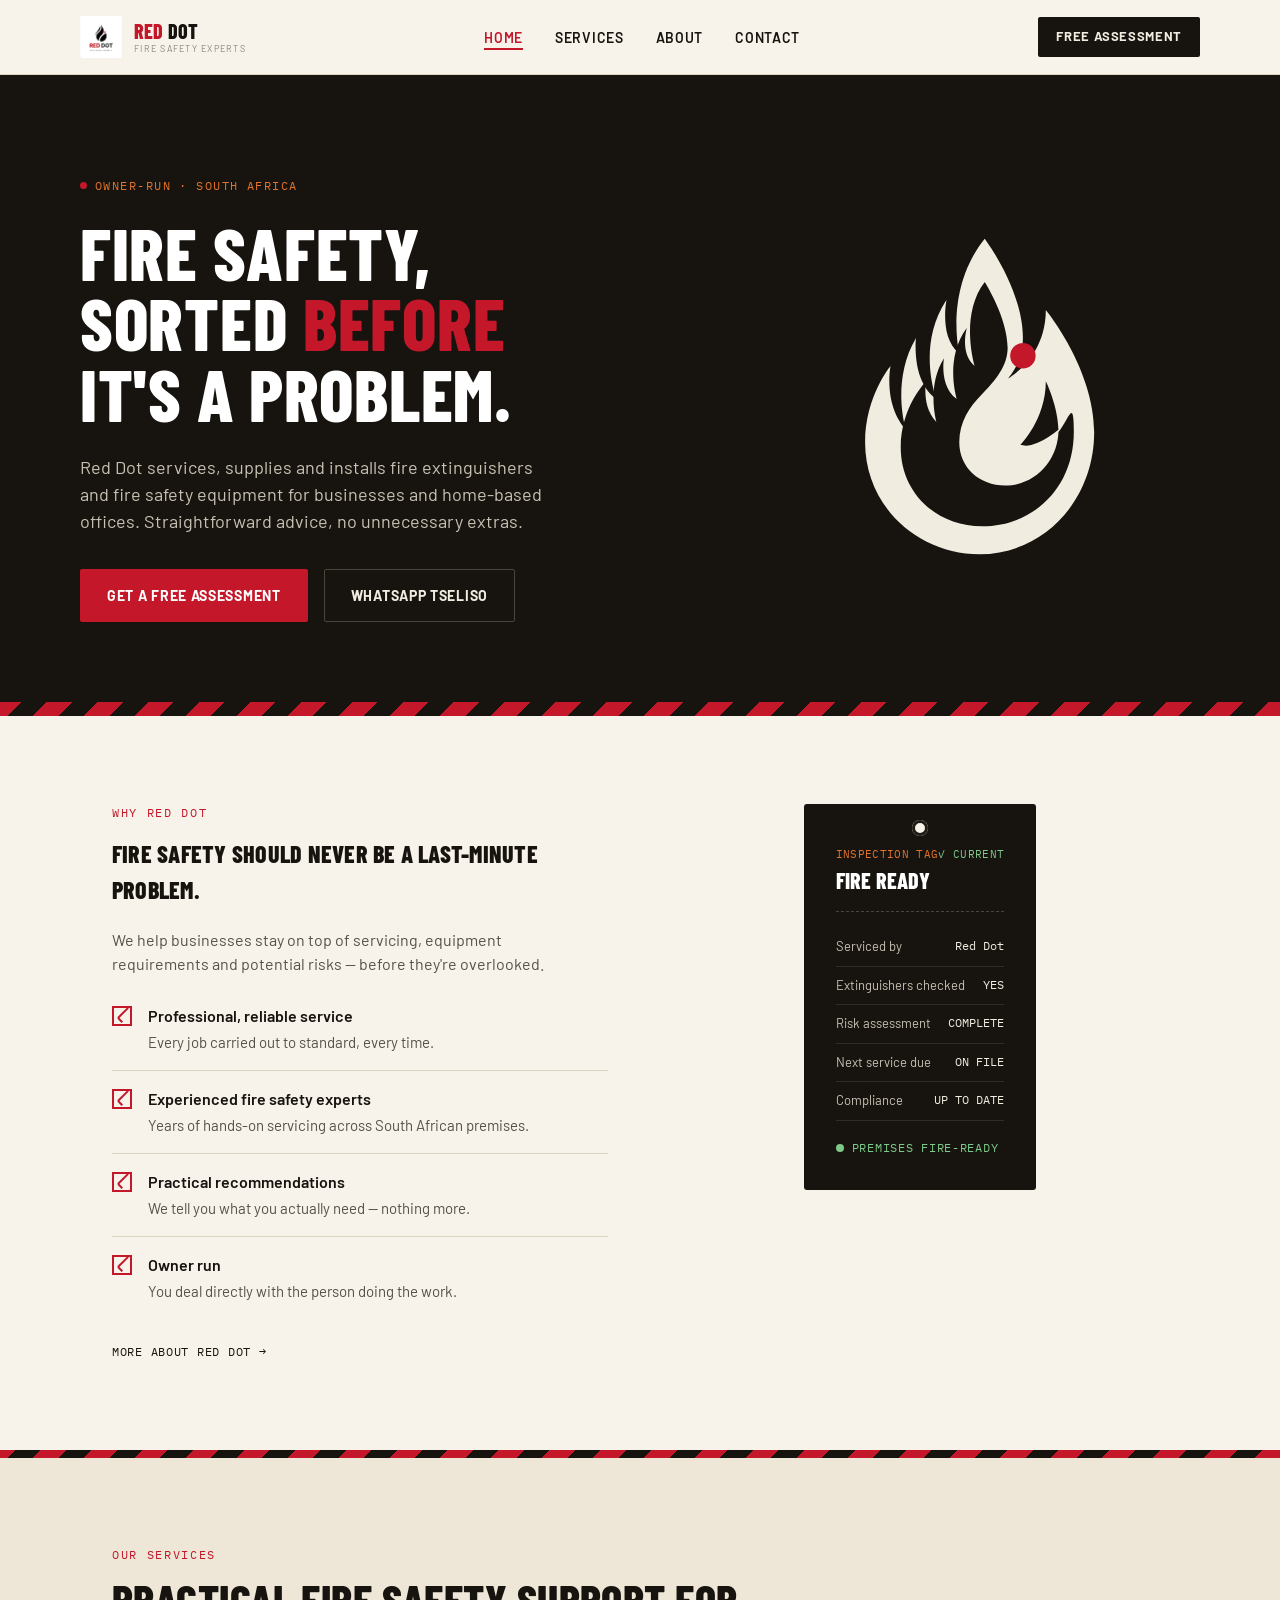
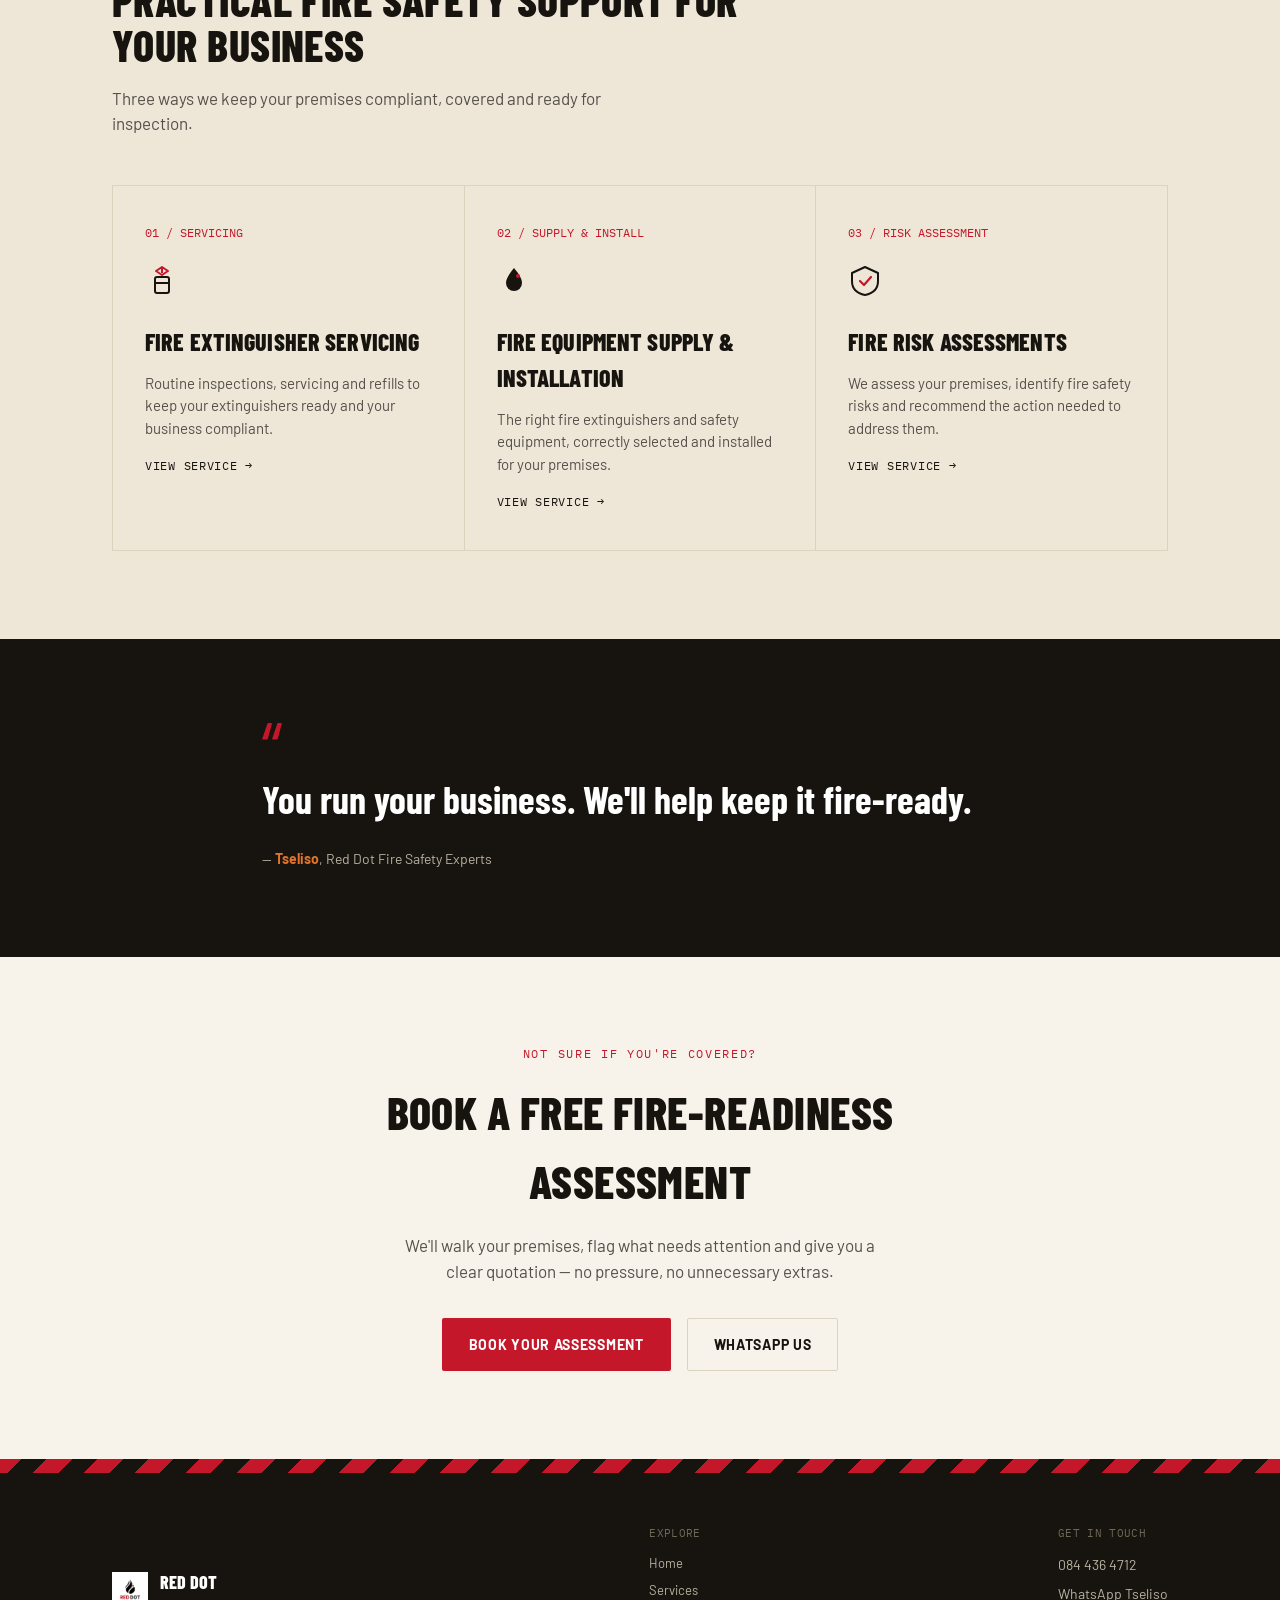
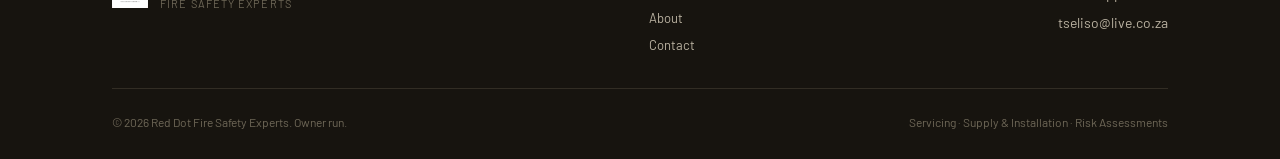
==== index.html @ 3ea18619 "Add project files." ====
<!DOCTYPE html>
<html lang="en">
<head>
<meta charset="UTF-8">
<meta name="viewport" content="width=device-width, initial-scale=1.0">
<title>Red Dot Fire Safety Experts — Keeping businesses fire-ready</title>
<meta name="description" content="Red Dot services, supplies and installs fire extinguishers and fire safety equipment for businesses across South Africa. Owner-run, no unnecessary extras.">
<link rel="preconnect" href="https://fonts.googleapis.com">
<link rel="preconnect" href="https://fonts.gstatic.com" crossorigin>
<link href="https://fonts.googleapis.com/css2?family=Barlow+Condensed:wght@600;700;800&family=Barlow:wght@400;500;600&family=IBM+Plex+Mono:wght@500;600&display=swap" rel="stylesheet">
<link rel="stylesheet" href="assets/style.css">
</head>
<body>
<header>
  <div class="wrap nav-row">
    <a href="index.html" class="brand">
      <img src="assets/logo.png" alt="Red Dot Fire Safety Experts logo">
      <div class="brand-name">
        <span class="lockup"><span class="red">Red</span> <span class="ink">Dot</span></span>
        <span class="tag">Fire Safety Experts</span>
      </div>
    </a>
    <nav class="desktop-nav">
      <ul>
        <li><a href="index.html" class="active">Home</a></li>
        <li><a href="services/index.html">Services</a></li>
        <li><a href="about.html">About</a></li>
        <li><a href="contact.html">Contact</a></li>
      </ul>
    </nav>
    <a href="contact.html" class="nav-cta desktop-only">Free assessment</a>
    <button class="nav-toggle" id="navToggle" aria-label="Open menu">
      <span></span><span></span><span></span>
    </button>
  </div>
</header>

<div class="mobile-panel" id="mobilePanel">
  <div class="close-row"><button class="close-btn" id="navClose" aria-label="Close menu">&times;</button></div>
  <ul>
    <li><a href="index.html" class="active">Home</a></li>
    <li><a href="services/index.html">Services</a></li>
    <li><a href="about.html">About</a></li>
    <li><a href="contact.html">Contact</a></li>
  </ul>
  <a href="contact.html" class="btn btn-primary mp-cta">Free assessment</a>
</div>
<main>

<section class="hero" style="padding:0;">
  <div class="wrap hero-inner">
    <div>
      <span class="eyebrow"><span class="dot-mark"></span>Owner-run &middot; South Africa</span>
      <h1>Fire safety,<br>sorted <span class="accent">before</span><br>it's a problem.</h1>
      <p class="lead">Red Dot services, supplies and installs fire extinguishers and fire safety equipment for businesses and home-based offices. Straightforward advice, no unnecessary extras.</p>
      <div class="btn-row">
        <a href="contact.html" class="btn btn-primary">Get a free assessment</a>
        <a href="https://wa.me/27844364712" class="btn btn-ghost-dark" target="_blank" rel="noopener">WhatsApp Tseliso</a>
      </div>
    </div>
    <div class="flame-stage">
      <svg viewBox="0 0 220 260" fill="none" xmlns="http://www.w3.org/2000/svg">
        <path d="M120 6C120 6 150 46 150 84C150 104 138 116 138 116C138 116 168 100 168 62C168 62 206 108 206 158C206 213 165 254 116 254C67 254 26 216 26 166C26 130 46 106 46 106C46 106 40 136 58 156C58 156 46 118 66 84C66 84 62 118 82 132C82 132 66 90 90 54C90 54 84 84 100 96C100 96 88 46 120 6Z" fill="#F1ECE0"/>
        <path d="M120 40C120 40 138 68 138 92C138 106 128 118 118 128C108 138 100 150 100 166C100 186 116 200 136 200C160 200 178 180 178 156C178 156 160 172 148 168C148 168 168 148 168 118C168 118 178 138 178 158C186 148 190 130 190 158C190 202 158 232 118 232C82 232 54 206 54 170C54 138 74 118 74 118C74 118 70 138 82 150C82 150 74 122 88 100C88 100 84 122 98 132C98 132 88 100 106 76C106 76 100 96 112 106C112 106 100 66 120 40Z" fill="#17140F"/>
        <circle cx="150" cy="98" r="10" fill="#C4172A"/>
      </svg>
    </div>
  </div>
  <div class="hazard"></div>
</section>

<section class="why" id="why">
  <div class="wrap why-grid">
    <div class="reveal">
      <span class="kicker">Why Red Dot</span>
      <h2 class="section-head" style="margin-bottom:20px;">Fire safety should never be a last-minute problem.</h2>
      <p style="font-size:16px; color:var(--ash); max-width:440px; margin-bottom:8px;">We help businesses stay on top of servicing, equipment requirements and potential risks &mdash; before they're overlooked.</p>
      <ul class="checklist" style="margin-top:28px;">
        <li><div class="box"></div><div><strong>Professional, reliable service</strong><span>Every job carried out to standard, every time.</span></div></li>
        <li><div class="box"></div><div><strong>Experienced fire safety experts</strong><span>Years of hands-on servicing across South African premises.</span></div></li>
        <li><div class="box"></div><div><strong>Practical recommendations</strong><span>We tell you what you actually need &mdash; nothing more.</span></div></li>
        <li><div class="box"></div><div><strong>Owner run</strong><span>You deal directly with the person doing the work.</span></div></li>
      </ul>
      <a href="about.html" class="svc-more" style="margin-top:24px;">More about Red Dot &rarr;</a>
    </div>
    <div class="reveal" style="display:flex; justify-content:center;">
      <div class="tag-card">
        <div class="tag-head">
          <div><span class="mono">INSPECTION TAG</span><h3>Fire Ready</h3></div>
          <span class="mono" style="color:#7CC98A;">&#10003; CURRENT</span>
        </div>
        <div class="tag-rows">
          <div><span>Serviced by</span><span>Red Dot</span></div>
          <div><span>Extinguishers checked</span><span>YES</span></div>
          <div><span>Risk assessment</span><span>COMPLETE</span></div>
          <div><span>Next service due</span><span>ON FILE</span></div>
          <div><span>Compliance</span><span>UP TO DATE</span></div>
        </div>
        <div class="tag-status"><span class="pip"></span>PREMISES FIRE-READY</div>
      </div>
    </div>
  </div>
</section>

<div class="hazard thin"></div>

<section class="services" id="services">
  <div class="wrap">
    <div class="section-head reveal">
      <span class="kicker">Our services</span>
      <h2>Practical fire safety support for your business</h2>
      <p>Three ways we keep your premises compliant, covered and ready for inspection.</p>
    </div>
    <div class="svc-grid reveal">
      <a href="services/servicing.html" class="svc-card">
        <span class="svc-num">01 / SERVICING</span>
        <svg class="svc-icon" viewBox="0 0 34 34" fill="none"><path d="M17 3v6M17 3l6 4-6 4-6-4 6-4Z" stroke="#C4172A" stroke-width="2" stroke-linejoin="round"/><rect x="10" y="13" width="14" height="16" rx="2" stroke="#17140F" stroke-width="2"/><path d="M10 19h14" stroke="#17140F" stroke-width="2"/></svg>
        <h3>Fire extinguisher servicing</h3>
        <p>Routine inspections, servicing and refills to keep your extinguishers ready and your business compliant.</p>
        <span class="svc-more">View service &rarr;</span>
      </a>
      <a href="services/supply-install.html" class="svc-card">
        <span class="svc-num">02 / SUPPLY &amp; INSTALL</span>
        <svg class="svc-icon" viewBox="0 0 34 34" fill="none"><path d="M17 4C12 10 9 15 9 19a8 8 0 0 0 16 0c0-4-3-9-8-15Z" fill="#17140F"/><circle cx="21" cy="12" r="2" fill="#C4172A"/></svg>
        <h3>Fire equipment supply &amp; installation</h3>
        <p>The right fire extinguishers and safety equipment, correctly selected and installed for your premises.</p>
        <span class="svc-more">View service &rarr;</span>
      </a>
      <a href="services/risk-assessment.html" class="svc-card">
        <span class="svc-num">03 / RISK ASSESSMENT</span>
        <svg class="svc-icon" viewBox="0 0 34 34" fill="none"><path d="M17 3 30 9v8c0 8-5.5 12.5-13 14C9.5 29.5 4 25 4 17V9l13-6Z" stroke="#17140F" stroke-width="2" stroke-linejoin="round"/><path d="M12 17l4 4 7-8" stroke="#C4172A" stroke-width="2.2" stroke-linecap="round" stroke-linejoin="round"/></svg>
        <h3>Fire risk assessments</h3>
        <p>We assess your premises, identify fire safety risks and recommend the action needed to address them.</p>
        <span class="svc-more">View service &rarr;</span>
      </a>
    </div>
  </div>
</section>

<section class="quote-band reveal">
  <div class="wrap">
    <span class="quote-mark">&ldquo;</span>
    <blockquote>You run your business. We'll help keep it fire-ready.</blockquote>
    <p class="quote-cite">&mdash; <strong>Tseliso</strong>, Red Dot Fire Safety Experts</p>
  </div>
</section>

<section class="cta">
  <div class="wrap">
    <div class="cta-inner reveal">
      <span class="kicker">Not sure if you're covered?</span>
      <h2>Book a free fire-readiness assessment</h2>
      <p>We'll walk your premises, flag what needs attention and give you a clear quotation &mdash; no pressure, no unnecessary extras.</p>
      <div class="btn-row">
        <a href="contact.html" class="btn btn-primary">Book your assessment</a>
        <a href="https://wa.me/27844364712" class="btn btn-ghost-light" target="_blank" rel="noopener">WhatsApp us</a>
      </div>
    </div>
  </div>
</section>

</main>

<div class="hazard"></div>

<footer>
  <div class="wrap">
    <div class="foot-grid">
      <div class="foot-brand">
        <img src="assets/logo.png" alt="Red Dot logo">
        <div>
          <div class="foot-brand-name">Red Dot</div>
          <div style="font-size:11px; letter-spacing:0.1em; text-transform:uppercase; color:#6F6858;">Fire Safety Experts</div>
        </div>
      </div>
      <div class="foot-links">
        <span class="mono">Explore</span>
        <a href="index.html">Home</a>
        <a href="services/index.html">Services</a>
        <a href="about.html">About</a>
        <a href="contact.html">Contact</a>
      </div>
      <div class="foot-contact">
        <span class="mono" style="color:#6F6858; font-size:11px; text-transform:uppercase; margin-bottom:4px;">Get in touch</span>
        <a href="tel:+27844364712">084 436 4712</a>
        <a href="https://wa.me/27844364712" target="_blank" rel="noopener">WhatsApp Tseliso</a>
        <a href="mailto:tseliso@live.co.za">tseliso@live.co.za</a>
      </div>
    </div>
    <div class="foot-bottom">
      <span>&copy; 2026 Red Dot Fire Safety Experts. Owner run.</span>
      <span>Servicing &middot; Supply &amp; Installation &middot; Risk Assessments</span>
    </div>
  </div>
</footer>

<script src="assets/site.js"></script>
</body>
</html>
---- assets/style.css ----
/* Red Dot Fire Safety Experts — shared stylesheet */
:root{
  --ink:#17140F;
  --ink-2:#211D16;
  --paper:#F7F3EB;
  --paper-2:#EEE7D8;
  --red:#C4172A;
  --red-dark:#961020;
  --ember:#E2732A;
  --ash:#55504A;
  --ash-light:#8A8378;
  --line:#DCD3BF;
  --cream-text:#F1ECE0;
}
*{box-sizing:border-box; margin:0; padding:0;}
html{scroll-behavior:smooth;}
body{
  font-family:'Barlow', sans-serif;
  background:var(--paper);
  color:var(--ash);
  line-height:1.5;
  -webkit-font-smoothing:antialiased;
  overflow-x:hidden;
}
h1,h2,h3,.display{
  font-family:'Barlow Condensed', sans-serif;
  text-transform:uppercase;
  letter-spacing:0.01em;
  font-weight:800;
  color:var(--ink);
}
.mono{ font-family:'IBM Plex Mono', monospace; letter-spacing:0.03em; }
a{color:inherit; text-decoration:none;}
img{display:block; max-width:100%;}
ul{list-style:none;}
.wrap{ max-width:1120px; margin:0 auto; padding:0 32px; }
@media(max-width:640px){ .wrap{padding:0 20px;} }

/* ---------- Hazard stripe signature element ---------- */
.hazard{
  height:14px;
  background:repeating-linear-gradient(-45deg, var(--red) 0px, var(--red) 18px, var(--ink) 18px, var(--ink) 36px);
}
.hazard.thin{height:8px;}

/* ---------- Header ---------- */
header{ position:sticky; top:0; z-index:50; background:var(--paper); border-bottom:1px solid var(--line); }
.nav-row{ display:flex; align-items:center; justify-content:space-between; padding:16px 0; }
.brand{display:flex; align-items:center; gap:12px;}
.brand img{height:42px; width:42px; object-fit:contain;}
.brand-name{display:flex; flex-direction:column; line-height:1.05;}
.brand-name .lockup{font-family:'Barlow Condensed'; font-weight:800; font-size:20px; text-transform:uppercase; letter-spacing:0.01em;}
.brand-name .lockup .red{color:var(--red);}
.brand-name .lockup .ink{color:var(--ink);}
.brand-name .tag{font-size:9px; letter-spacing:0.14em; color:var(--ash-light); text-transform:uppercase; margin-top:2px;}
nav.desktop-nav ul{display:flex; gap:32px;}
nav a{ font-size:14px; font-weight:600; text-transform:uppercase; letter-spacing:0.05em; color:var(--ink); position:relative; padding-bottom:4px; }
nav a::after{ content:""; position:absolute; left:0; bottom:0; width:0; height:2px; background:var(--red); transition:width .25s ease; }
nav a:hover::after, nav a.active::after{width:100%;}
nav a.active{color:var(--red);}
.nav-cta{ display:inline-block; background:var(--ink); color:var(--cream-text)!important; font-size:13px; font-weight:700; text-transform:uppercase; letter-spacing:0.05em; padding:10px 18px; border-radius:2px; }
.nav-cta:hover{background:var(--red);}
.nav-toggle{display:none; background:none; border:none; cursor:pointer; padding:8px;}
.nav-toggle span{display:block; width:24px; height:2px; background:var(--ink); margin:5px 0;}
@media(max-width:820px){
  nav.desktop-nav{display:none;}
  .nav-toggle{display:block;}
  .nav-cta.desktop-only{display:none;}
}

/* Mobile nav panel */
.mobile-panel{ display:none; position:fixed; inset:0; background:var(--ink); z-index:100; flex-direction:column; padding:28px 24px; }
.mobile-panel.open{display:flex;}
.mobile-panel .close-row{display:flex; justify-content:flex-end;}
.mobile-panel button.close-btn{background:none; border:none; color:#fff; font-size:28px; cursor:pointer;}
.mobile-panel ul{margin-top:40px; display:flex; flex-direction:column; gap:26px;}
.mobile-panel a{color:#fff; font-family:'Barlow Condensed'; font-size:32px; text-transform:uppercase; font-weight:700;}
.mobile-panel a.active{color:var(--red);}
.mobile-panel .mp-cta{margin-top:40px;}

/* ---------- Buttons ---------- */
.btn-row{display:flex; gap:16px; flex-wrap:wrap; align-items:center;}
.btn{ display:inline-flex; align-items:center; gap:10px; padding:15px 26px; font-weight:700; font-size:14px; text-transform:uppercase; letter-spacing:0.05em; border-radius:2px; border:1px solid transparent; cursor:pointer; }
.btn-primary{background:var(--red); color:#fff;}
.btn-primary:hover{background:var(--red-dark);}
.btn-ghost-dark{border-color:#4A453B; color:var(--cream-text);}
.btn-ghost-dark:hover{border-color:var(--ember); color:var(--ember);}
.btn-ghost-light{border-color:var(--line); color:var(--ink);}
.btn-ghost-light:hover{border-color:var(--red); color:var(--red);}

/* ---------- Hero (home) ---------- */
.hero{ background:var(--ink); color:var(--cream-text); position:relative; overflow:hidden; }
.hero-inner{ padding:96px 0 80px; display:grid; grid-template-columns:1.15fr 0.85fr; gap:48px; align-items:center; position:relative; z-index:2; }
@media(max-width:900px){ .hero-inner{grid-template-columns:1fr; padding:64px 0 56px;} }
.eyebrow{ display:inline-flex; align-items:center; gap:8px; font-family:'IBM Plex Mono'; font-size:12px; letter-spacing:0.12em; text-transform:uppercase; color:var(--ember); margin-bottom:22px; }
.eyebrow .dot-mark{width:7px; height:7px; border-radius:50%; background:var(--red); display:inline-block;}
.hero h1{ font-size:clamp(40px, 6vw, 72px); line-height:0.98; color:#fff; margin-bottom:26px; }
.hero h1 .accent{color:var(--red);}
.hero p.lead{ font-size:18px; color:#C9C2B4; max-width:480px; margin-bottom:34px; }
.flame-stage{ position:relative; display:flex; align-items:center; justify-content:center; }
.flame-stage svg{width:100%; max-width:280px; height:auto;}
@media(max-width:900px){ .flame-stage{margin-top:8px;} .flame-stage svg{max-width:190px;} }

/* ---------- Page banner (interior pages) ---------- */
.page-banner{ background:var(--ink); color:var(--cream-text); padding:64px 0 48px; }
.page-banner .eyebrow{margin-bottom:16px;}
.page-banner h1{ font-size:clamp(34px,5vw,56px); color:#fff; max-width:720px; }
.page-banner p{ font-size:17px; color:#C9C2B4; max-width:560px; margin-top:16px; }
.crumb{ font-family:'IBM Plex Mono'; font-size:11px; letter-spacing:0.08em; text-transform:uppercase; color:var(--ash-light); margin-bottom:18px; }
.crumb a:hover{color:var(--red);}
.crumb .sep{margin:0 8px; color:var(--ash-light);}

/* ---------- Section shared ---------- */
section{padding:88px 0;}
@media(max-width:640px){ section{padding:60px 0;} }
.section-head{max-width:640px; margin-bottom:48px;}
.kicker{ font-family:'IBM Plex Mono'; font-size:12px; letter-spacing:0.14em; text-transform:uppercase; color:var(--red); margin-bottom:14px; display:block; }
.section-head h2{font-size:clamp(30px,4vw,44px); line-height:1.02;}
.section-head p{margin-top:18px; font-size:17px; color:var(--ash); max-width:560px;}

/* ---------- Why Red Dot / checklist ---------- */
.why{background:var(--paper);}
.why-grid{display:grid; grid-template-columns:1fr 1fr; gap:64px; align-items:start;}
@media(max-width:820px){ .why-grid{grid-template-columns:1fr; gap:40px;} }
.checklist li{ display:flex; gap:16px; align-items:flex-start; padding:16px 0; border-bottom:1px solid var(--line); }
.checklist li:first-child{padding-top:0;}
.checklist li:last-child{border-bottom:none;}
.checklist .box{ flex:0 0 20px; width:20px; height:20px; margin-top:2px; border:2px solid var(--red); position:relative; }
.checklist .box::before, .checklist .box::after{ content:""; position:absolute; background:var(--red); }
.checklist .box::before{ width:12px; height:2.2px; top:9px; left:4px; transform:rotate(45deg) scaleX(0.5); transform-origin:left; }
.checklist .box::after{ width:16px; height:2.2px; top:9px; left:4px; transform:rotate(-45deg) scaleX(0.9); transform-origin:left; }
.checklist strong{display:block; color:var(--ink); font-size:16px; font-weight:600; margin-bottom:2px;}
.checklist span{font-size:15px; color:var(--ash);}

/* Inspection tag visual */
.tag-card{ background:var(--ink); color:var(--cream-text); padding:36px 32px 32px; position:relative; max-width:380px; border-radius:3px; }
.tag-card::before{ content:""; position:absolute; top:16px; left:50%; transform:translateX(-50%); width:16px; height:16px; border-radius:50%; background:var(--paper); box-shadow: inset 0 0 0 3px var(--ink-2); }
.tag-head{ display:flex; justify-content:space-between; align-items:baseline; border-bottom:1px dashed #4A453B; padding-bottom:14px; margin-bottom:16px; }
.tag-head .mono{font-size:11px; color:var(--ember);}
.tag-head h3{color:#fff; font-size:22px;}
.tag-rows div{ display:flex; justify-content:space-between; font-size:13px; padding:9px 0; border-bottom:1px solid #322D24; color:#C9C2B4; }
.tag-rows div span:last-child{color:var(--cream-text); font-family:'IBM Plex Mono'; font-size:12px;}
.tag-status{ margin-top:18px; display:inline-flex; align-items:center; gap:8px; font-family:'IBM Plex Mono'; font-size:12px; letter-spacing:0.06em; color:#7CC98A; }
.tag-status .pip{width:8px; height:8px; border-radius:50%; background:#7CC98A;}

/* ---------- Services grid ---------- */
.services{background:var(--paper-2);}
.svc-grid{display:grid; grid-template-columns:repeat(3,1fr); gap:1px; background:var(--line); border:1px solid var(--line);}
@media(max-width:820px){ .svc-grid{grid-template-columns:1fr;} }
.svc-card{ background:var(--paper-2); padding:38px 32px; position:relative; transition:background .2s ease; display:block; }
.svc-card:hover{background:var(--paper);}
.svc-num{font-family:'IBM Plex Mono'; font-size:12px; color:var(--red); margin-bottom:22px; display:block;}
.svc-card h3{font-size:24px; margin-bottom:12px; letter-spacing:0.005em;}
.svc-card p{font-size:15px; color:var(--ash);}
.svc-icon{width:34px; height:34px; margin-bottom:20px;}
.svc-more{ margin-top:18px; display:inline-flex; align-items:center; gap:6px; font-family:'IBM Plex Mono'; font-size:12px; text-transform:uppercase; letter-spacing:0.06em; color:var(--ink); }
.svc-card:hover .svc-more{color:var(--red);}

/* ---------- Service detail includes list ---------- */
.includes{display:grid; grid-template-columns:1fr 1fr; gap:0 48px;}
@media(max-width:640px){ .includes{grid-template-columns:1fr;} }
.includes li{ display:flex; gap:14px; align-items:flex-start; padding:14px 0; border-bottom:1px solid var(--line); font-size:15px; color:var(--ash); }
.includes li::before{ content:""; flex:0 0 8px; width:8px; height:8px; margin-top:6px; background:var(--red); }

/* ---------- Process steps ---------- */
.process{list-style:none; counter-reset:step;}
.process li{ display:grid; grid-template-columns:56px 1fr; gap:20px; padding:22px 0; border-bottom:1px solid var(--line); }
.process li:last-child{border-bottom:none;}
.process .step-num{ font-family:'IBM Plex Mono'; font-size:13px; color:var(--red); }
.process h3{font-size:19px; margin-bottom:6px; letter-spacing:0.005em;}
.process p{font-size:15px; color:var(--ash);}

/* ---------- Testimonial ---------- */
.quote-band{ background:var(--ink); color:var(--cream-text); text-align:left; }
.quote-band .wrap{max-width:820px;}
.quote-mark{font-family:'Barlow Condensed'; font-size:80px; color:var(--red); line-height:0.5; margin-bottom:10px; display:block;}
.quote-band blockquote{ font-family:'Barlow Condensed'; font-weight:700; text-transform:none; font-size:clamp(26px,3.6vw,38px); line-height:1.18; color:#fff; letter-spacing:0; }
.quote-cite{margin-top:26px; font-size:14px; color:#B9B1A0;}
.quote-cite strong{color:var(--ember);}

/* ---------- CTA ---------- */
.cta{background:var(--paper); text-align:center;}
.cta-inner{max-width:640px; margin:0 auto; text-align:center;}
.cta h2{font-size:clamp(30px,4.4vw,46px);}
.cta p{margin:18px auto 34px; font-size:17px; color:var(--ash); max-width:480px;}
.cta .btn-row{justify-content:center;}

/* ---------- Contact page ---------- */
.contact-grid{display:grid; grid-template-columns:1fr 1fr; gap:64px; align-items:start;}
@media(max-width:900px){ .contact-grid{grid-template-columns:1fr; gap:48px;} }
.contact-card{ border:1px solid var(--line); padding:28px; margin-bottom:16px; }
.contact-card .mono{font-size:11px; color:var(--red); text-transform:uppercase; margin-bottom:8px; display:block;}
.contact-card a, .contact-card span.val{font-size:18px; color:var(--ink); font-weight:600;}
.contact-card a:hover{color:var(--red);}
.field{margin-bottom:20px;}
.field label{ display:block; font-family:'IBM Plex Mono'; font-size:11px; text-transform:uppercase; letter-spacing:0.06em; color:var(--ash-light); margin-bottom:8px; }
.field input, .field textarea, .field select{ width:100%; padding:13px 14px; border:1px solid var(--line); background:var(--paper); font-family:'Barlow'; font-size:15px; color:var(--ink); }
.field input:focus, .field textarea:focus, .field select:focus{ outline:none; border-color:var(--red); }
.field textarea{resize:vertical; min-height:120px;}
.form-note{font-size:13px; color:var(--ash-light); margin-top:10px;}

/* ---------- About page extras ---------- */
.about-hero-grid{display:grid; grid-template-columns:1.2fr 0.8fr; gap:56px; align-items:center;}
@media(max-width:900px){ .about-hero-grid{grid-template-columns:1fr;} }
.stat-row{display:flex; gap:40px; flex-wrap:wrap; margin-top:28px;}
.stat{border-left:2px solid var(--red); padding-left:14px;}
.stat .num{font-family:'Barlow Condensed'; font-weight:800; font-size:34px; color:var(--ink); display:block;}
.stat .lbl{font-family:'IBM Plex Mono'; font-size:11px; text-transform:uppercase; color:var(--ash-light);}

/* ---------- Footer ---------- */
footer{background:var(--ink); color:#B9B1A0; padding:52px 0 28px;}
.foot-grid{display:flex; justify-content:space-between; flex-wrap:wrap; gap:32px; padding-bottom:32px;}
.foot-brand{display:flex; gap:12px; align-items:center;}
.foot-brand img{height:36px; width:36px;}
.foot-brand-name{font-family:'Barlow Condensed'; font-weight:800; font-size:18px; text-transform:uppercase; color:#fff;}
.foot-links{display:flex; flex-direction:column; gap:8px; font-size:13px;}
.foot-links .mono{color:#6F6858; font-size:11px; text-transform:uppercase; margin-bottom:4px;}
.foot-links a:hover{color:var(--red);}
.foot-contact{display:flex; flex-direction:column; gap:8px; font-size:14px;}
.foot-contact a:hover{color:var(--red);}
.foot-bottom{ display:flex; justify-content:space-between; flex-wrap:wrap; gap:12px; padding-top:24px; border-top:1px solid #322D24; font-size:12px; color:#6F6858; }

/* Reveal animation */
.reveal{opacity:0; transform:translateY(18px); transition:opacity .6s ease, transform .6s ease;}
.reveal.in{opacity:1; transform:translateY(0);}
@media (prefers-reduced-motion: reduce){
  .reveal{opacity:1; transform:none; transition:none;}
  html{scroll-behavior:auto;}
}
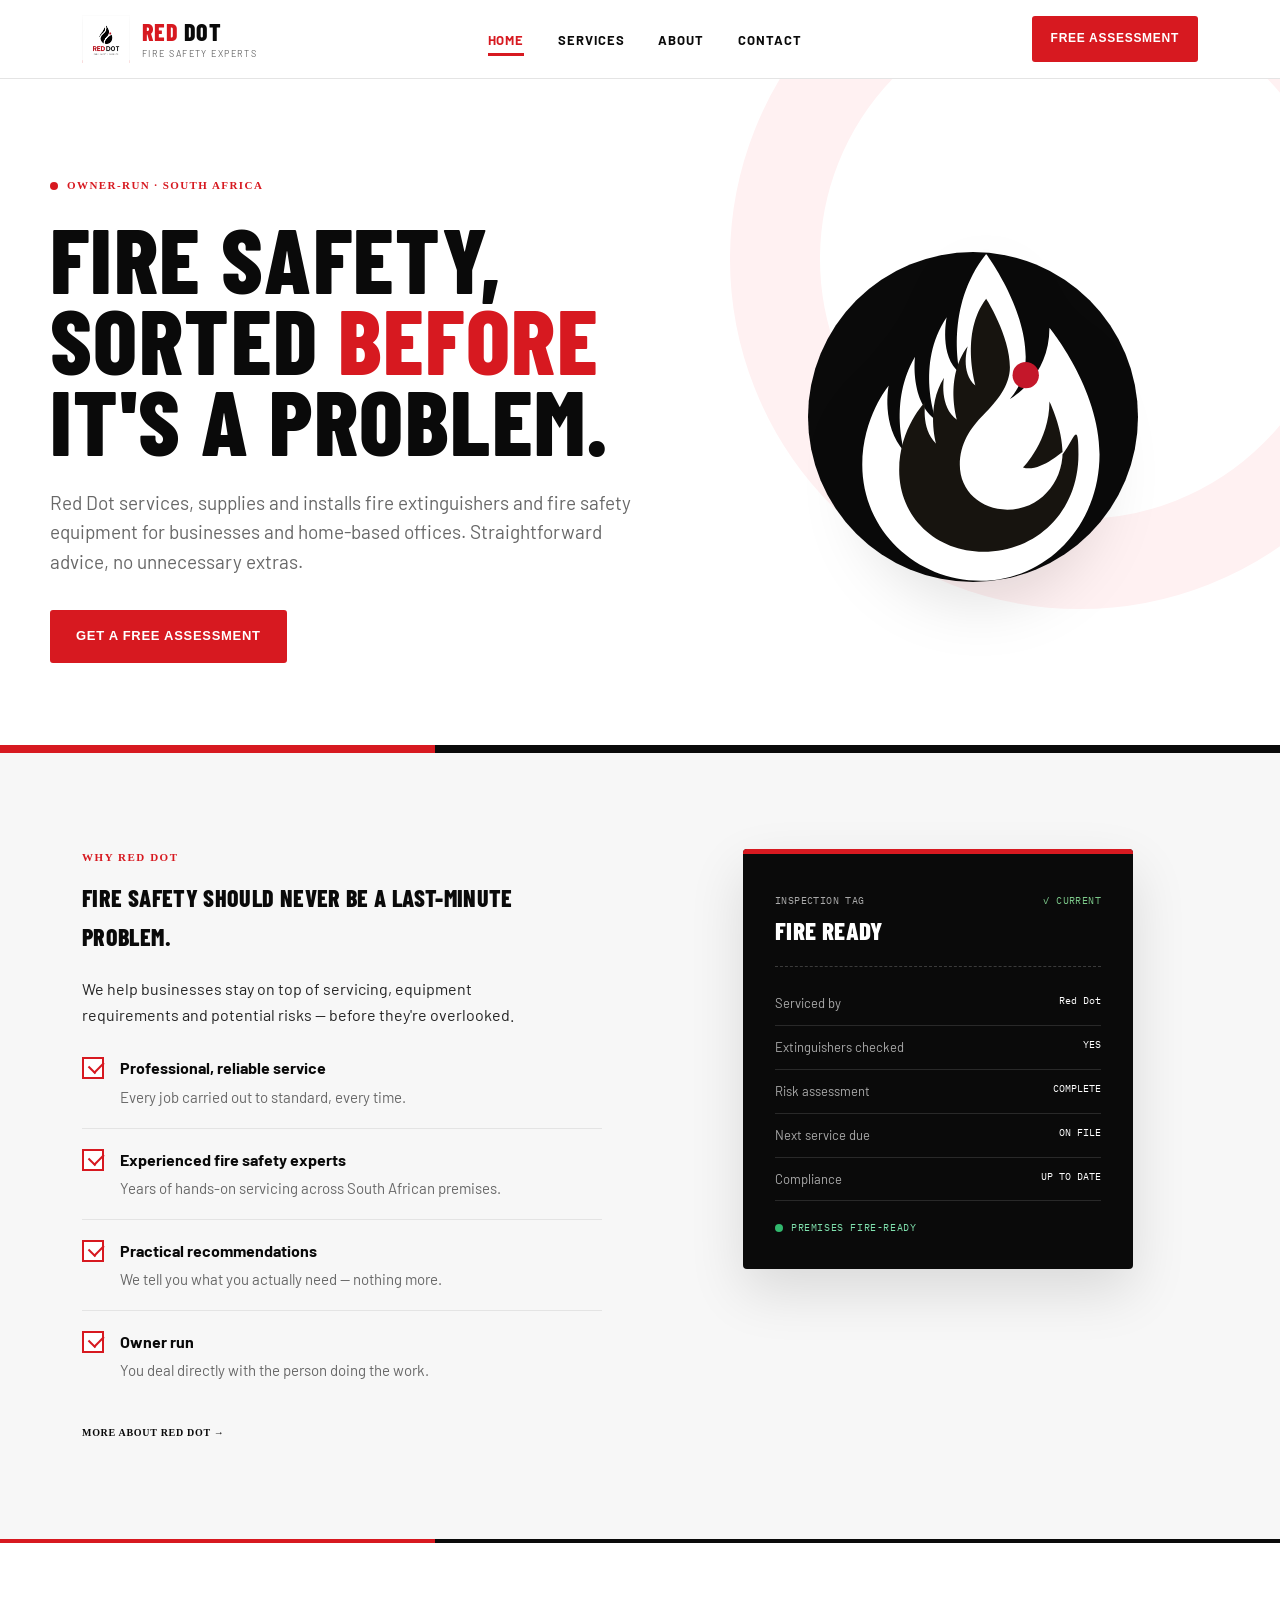
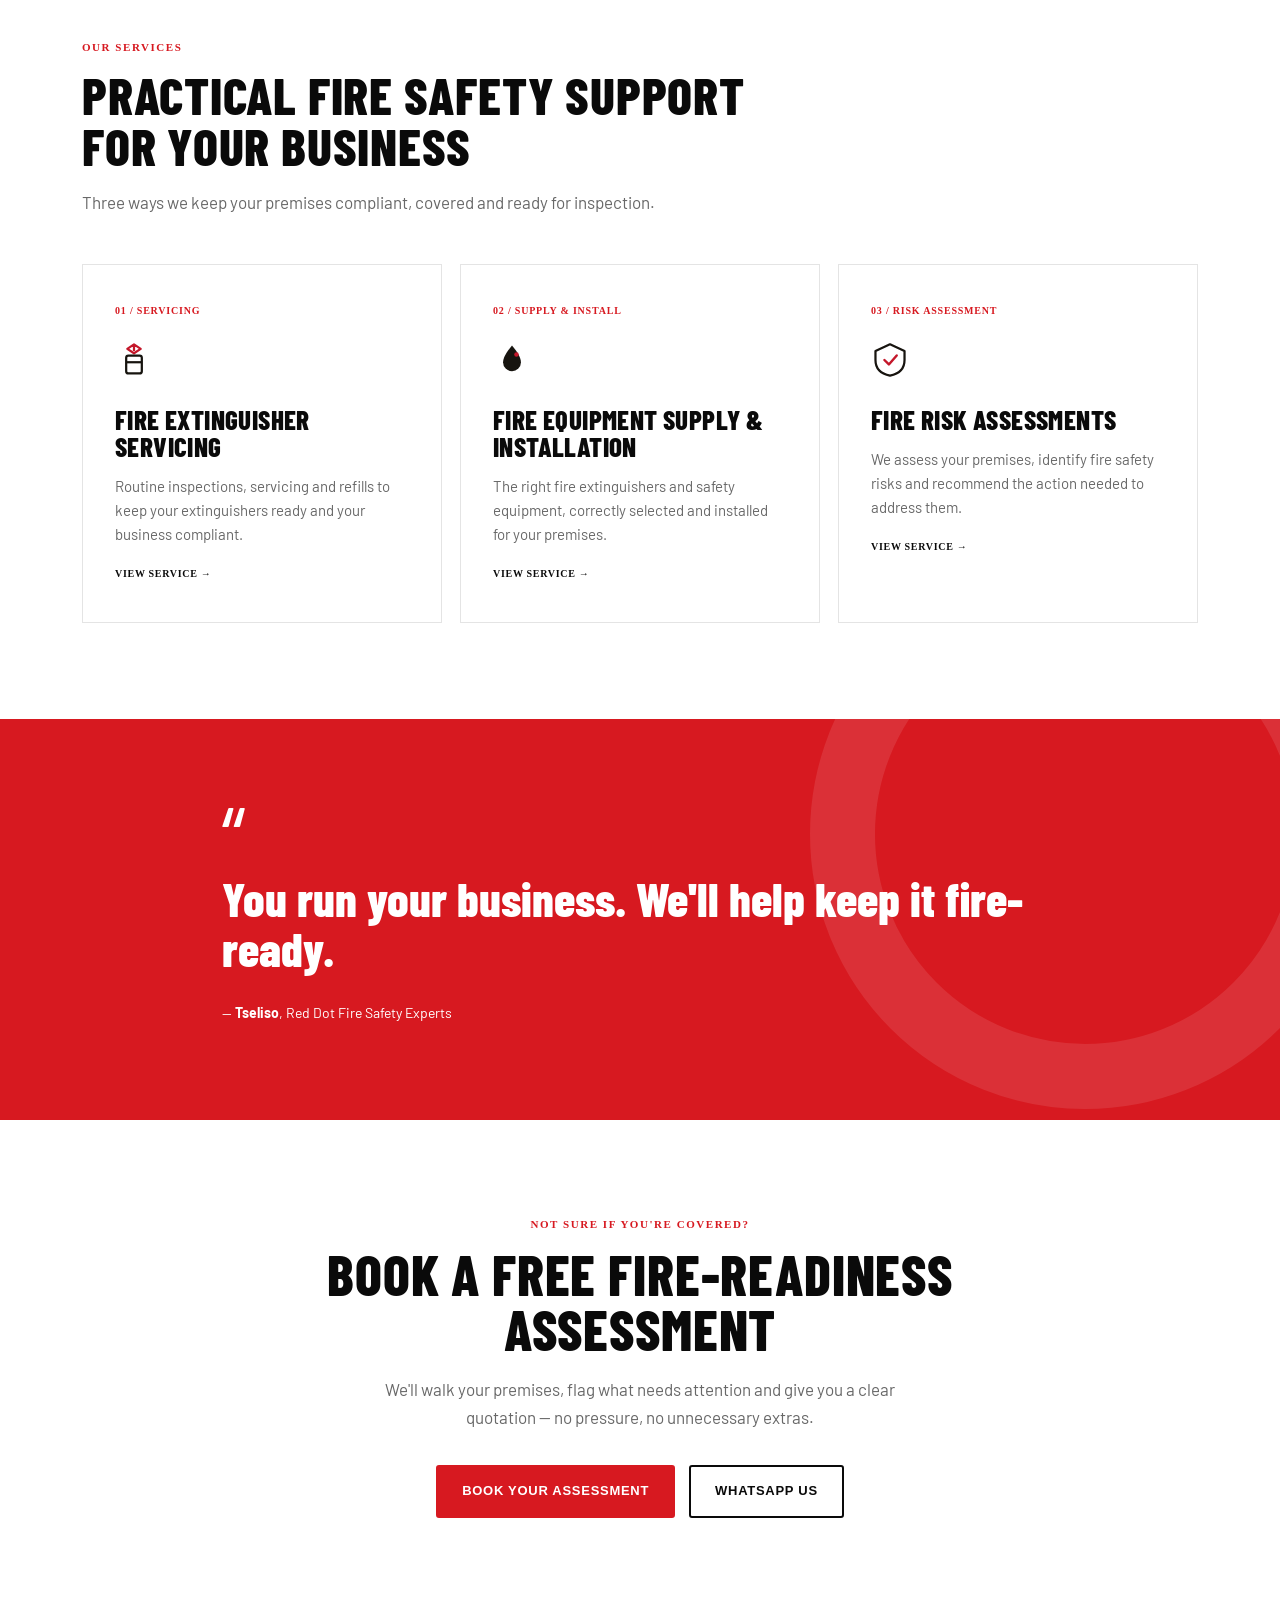
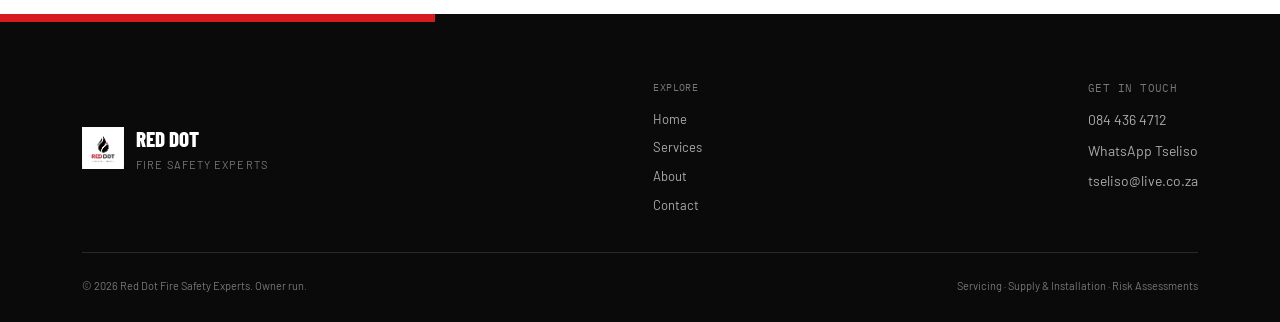
==== commit 821dba12: "Align markup with white black red theme" ====
--- a/index.html
+++ b/index.html
@@ -60,7 +60,7 @@
     </div>
     <div class="flame-stage">
       <svg viewBox="0 0 220 260" fill="none" xmlns="http://www.w3.org/2000/svg">
-        <path d="M120 6C120 6 150 46 150 84C150 104 138 116 138 116C138 116 168 100 168 62C168 62 206 108 206 158C206 213 165 254 116 254C67 254 26 216 26 166C26 130 46 106 46 106C46 106 40 136 58 156C58 156 46 118 66 84C66 84 62 118 82 132C82 132 66 90 90 54C90 54 84 84 100 96C100 96 88 46 120 6Z" fill="#F1ECE0"/>
+        <path d="M120 6C120 6 150 46 150 84C150 104 138 116 138 116C138 116 168 100 168 62C168 62 206 108 206 158C206 213 165 254 116 254C67 254 26 216 26 166C26 130 46 106 46 106C46 106 40 136 58 156C58 156 46 118 66 84C66 84 62 118 82 132C82 132 66 90 90 54C90 54 84 84 100 96C100 96 88 46 120 6Z" fill="#FFFFFF"/>
         <path d="M120 40C120 40 138 68 138 92C138 106 128 118 118 128C108 138 100 150 100 166C100 186 116 200 136 200C160 200 178 180 178 156C178 156 160 172 148 168C148 168 168 148 168 118C168 118 178 138 178 158C186 148 190 130 190 158C190 202 158 232 118 232C82 232 54 206 54 170C54 138 74 118 74 118C74 118 70 138 82 150C82 150 74 122 88 100C88 100 84 122 98 132C98 132 88 100 106 76C106 76 100 96 112 106C112 106 100 66 120 40Z" fill="#17140F"/>
         <circle cx="150" cy="98" r="10" fill="#C4172A"/>
       </svg>
@@ -170,7 +170,7 @@
         <img src="assets/logo.png" alt="Red Dot logo">
         <div>
           <div class="foot-brand-name">Red Dot</div>
-          <div style="font-size:11px; letter-spacing:0.1em; text-transform:uppercase; color:#6F6858;">Fire Safety Experts</div>
+          <div style="font-size:11px; letter-spacing:0.1em; text-transform:uppercase; color:#777777;">Fire Safety Experts</div>
         </div>
       </div>
       <div class="foot-links">
@@ -181,7 +181,7 @@
         <a href="contact.html">Contact</a>
       </div>
       <div class="foot-contact">
-        <span class="mono" style="color:#6F6858; font-size:11px; text-transform:uppercase; margin-bottom:4px;">Get in touch</span>
+        <span class="mono" style="color:#777777; font-size:11px; text-transform:uppercase; margin-bottom:4px;">Get in touch</span>
         <a href="tel:+27844364712">084 436 4712</a>
         <a href="https://wa.me/27844364712" target="_blank" rel="noopener">WhatsApp Tseliso</a>
         <a href="mailto:tseliso@live.co.za">tseliso@live.co.za</a>
--- a/assets/style.css
+++ b/assets/style.css
@@ -1,229 +1,350 @@
-/* Red Dot Fire Safety Experts — shared stylesheet */
+/* Red Dot Fire Safety Experts — White / Black / Red visual system */
 :root{
-  --ink:#17140F;
-  --ink-2:#211D16;
-  --paper:#F7F3EB;
-  --paper-2:#EEE7D8;
-  --red:#C4172A;
-  --red-dark:#961020;
-  --ember:#E2732A;
-  --ash:#55504A;
-  --ash-light:#8A8378;
-  --line:#DCD3BF;
-  --cream-text:#F1ECE0;
-}
-*{box-sizing:border-box; margin:0; padding:0;}
+  --white:#FFFFFF;
+  --off-white:#F7F7F7;
+  --black:#0A0A0A;
+  --black-2:#151515;
+  --red:#D71920;
+  --red-dark:#A90F15;
+  --text:#242424;
+  --muted:#686868;
+  --line:#E4E4E4;
+  --soft-red:#FFF1F2;
+  --success:#16824B;
+}
+*{box-sizing:border-box;margin:0;padding:0;}
 html{scroll-behavior:smooth;}
 body{
-  font-family:'Barlow', sans-serif;
-  background:var(--paper);
-  color:var(--ash);
-  line-height:1.5;
+  font-family:'Barlow',Arial,sans-serif;
+  background:var(--white);
+  color:var(--text);
+  line-height:1.6;
   -webkit-font-smoothing:antialiased;
   overflow-x:hidden;
 }
 h1,h2,h3,.display{
-  font-family:'Barlow Condensed', sans-serif;
+  font-family:'Barlow Condensed',Arial,sans-serif;
   text-transform:uppercase;
-  letter-spacing:0.01em;
+  letter-spacing:.015em;
   font-weight:800;
-  color:var(--ink);
-}
-.mono{ font-family:'IBM Plex Mono', monospace; letter-spacing:0.03em; }
-a{color:inherit; text-decoration:none;}
-img{display:block; max-width:100%;}
+  color:var(--black);
+}
+.mono{font-family:'IBM Plex Mono',monospace;letter-spacing:.04em;}
+a{color:inherit;text-decoration:none;}
+img{display:block;max-width:100%;}
 ul{list-style:none;}
-.wrap{ max-width:1120px; margin:0 auto; padding:0 32px; }
-@media(max-width:640px){ .wrap{padding:0 20px;} }
-
-/* ---------- Hazard stripe signature element ---------- */
+.wrap{max-width:1180px;margin:0 auto;padding:0 32px;}
+@media(max-width:640px){.wrap{padding:0 20px;}}
+
+/* Brand signature */
 .hazard{
-  height:14px;
-  background:repeating-linear-gradient(-45deg, var(--red) 0px, var(--red) 18px, var(--ink) 18px, var(--ink) 36px);
-}
-.hazard.thin{height:8px;}
-
-/* ---------- Header ---------- */
-header{ position:sticky; top:0; z-index:50; background:var(--paper); border-bottom:1px solid var(--line); }
-.nav-row{ display:flex; align-items:center; justify-content:space-between; padding:16px 0; }
-.brand{display:flex; align-items:center; gap:12px;}
-.brand img{height:42px; width:42px; object-fit:contain;}
-.brand-name{display:flex; flex-direction:column; line-height:1.05;}
-.brand-name .lockup{font-family:'Barlow Condensed'; font-weight:800; font-size:20px; text-transform:uppercase; letter-spacing:0.01em;}
+  height:8px;
+  background:linear-gradient(90deg,var(--red) 0 34%,var(--black) 34% 100%);
+}
+.hazard.thin{height:4px;}
+
+/* Header */
+header{
+  position:sticky;top:0;z-index:50;
+  background:rgba(255,255,255,.97);
+  border-bottom:1px solid var(--line);
+  backdrop-filter:blur(12px);
+}
+.nav-row{display:flex;align-items:center;justify-content:space-between;min-height:78px;gap:24px;}
+.brand{display:flex;align-items:center;gap:12px;}
+.brand img{height:48px;width:48px;object-fit:contain;}
+.brand-name{display:flex;flex-direction:column;line-height:1;}
+.brand-name .lockup{
+  font-family:'Barlow Condensed';font-weight:800;font-size:24px;
+  text-transform:uppercase;letter-spacing:.02em;
+}
 .brand-name .lockup .red{color:var(--red);}
-.brand-name .lockup .ink{color:var(--ink);}
-.brand-name .tag{font-size:9px; letter-spacing:0.14em; color:var(--ash-light); text-transform:uppercase; margin-top:2px;}
-nav.desktop-nav ul{display:flex; gap:32px;}
-nav a{ font-size:14px; font-weight:600; text-transform:uppercase; letter-spacing:0.05em; color:var(--ink); position:relative; padding-bottom:4px; }
-nav a::after{ content:""; position:absolute; left:0; bottom:0; width:0; height:2px; background:var(--red); transition:width .25s ease; }
-nav a:hover::after, nav a.active::after{width:100%;}
+.brand-name .lockup .ink{color:var(--black);}
+.brand-name .tag{
+  font-size:9px;letter-spacing:.16em;color:var(--muted);
+  text-transform:uppercase;margin-top:5px;
+}
+nav.desktop-nav ul{display:flex;align-items:center;gap:34px;}
+nav a{
+  font-size:13px;font-weight:700;text-transform:uppercase;
+  letter-spacing:.07em;color:var(--black);position:relative;padding:8px 0;
+}
+nav a::after{
+  content:"";position:absolute;left:0;bottom:0;width:0;height:3px;
+  background:var(--red);transition:width .25s ease;
+}
+nav a:hover::after,nav a.active::after{width:100%;}
 nav a.active{color:var(--red);}
-.nav-cta{ display:inline-block; background:var(--ink); color:var(--cream-text)!important; font-size:13px; font-weight:700; text-transform:uppercase; letter-spacing:0.05em; padding:10px 18px; border-radius:2px; }
-.nav-cta:hover{background:var(--red);}
-.nav-toggle{display:none; background:none; border:none; cursor:pointer; padding:8px;}
-.nav-toggle span{display:block; width:24px; height:2px; background:var(--ink); margin:5px 0;}
-@media(max-width:820px){
+.nav-cta{
+  display:inline-flex;align-items:center;justify-content:center;
+  background:var(--red);color:#fff!important;
+  font-size:12px;font-weight:800;text-transform:uppercase;
+  letter-spacing:.06em;padding:13px 19px;border-radius:3px;
+  transition:background .2s,transform .2s;
+}
+.nav-cta:hover{background:var(--black);transform:translateY(-1px);}
+.nav-toggle{display:none;background:none;border:0;cursor:pointer;padding:8px;}
+.nav-toggle span{display:block;width:26px;height:3px;background:var(--black);margin:5px 0;border-radius:2px;}
+@media(max-width:900px){
   nav.desktop-nav{display:none;}
   .nav-toggle{display:block;}
   .nav-cta.desktop-only{display:none;}
 }
 
-/* Mobile nav panel */
-.mobile-panel{ display:none; position:fixed; inset:0; background:var(--ink); z-index:100; flex-direction:column; padding:28px 24px; }
+/* Mobile navigation */
+.mobile-panel{
+  display:none;position:fixed;inset:0;background:var(--black);
+  z-index:100;flex-direction:column;padding:24px;
+}
 .mobile-panel.open{display:flex;}
-.mobile-panel .close-row{display:flex; justify-content:flex-end;}
-.mobile-panel button.close-btn{background:none; border:none; color:#fff; font-size:28px; cursor:pointer;}
-.mobile-panel ul{margin-top:40px; display:flex; flex-direction:column; gap:26px;}
-.mobile-panel a{color:#fff; font-family:'Barlow Condensed'; font-size:32px; text-transform:uppercase; font-weight:700;}
+.mobile-panel .close-row{display:flex;justify-content:flex-end;}
+.mobile-panel button.close-btn{background:none;border:0;color:#fff;font-size:36px;cursor:pointer;}
+.mobile-panel ul{margin-top:46px;display:flex;flex-direction:column;gap:24px;}
+.mobile-panel a{color:#fff;font-family:'Barlow Condensed';font-size:38px;text-transform:uppercase;font-weight:800;}
 .mobile-panel a.active{color:var(--red);}
-.mobile-panel .mp-cta{margin-top:40px;}
-
-/* ---------- Buttons ---------- */
-.btn-row{display:flex; gap:16px; flex-wrap:wrap; align-items:center;}
-.btn{ display:inline-flex; align-items:center; gap:10px; padding:15px 26px; font-weight:700; font-size:14px; text-transform:uppercase; letter-spacing:0.05em; border-radius:2px; border:1px solid transparent; cursor:pointer; }
-.btn-primary{background:var(--red); color:#fff;}
-.btn-primary:hover{background:var(--red-dark);}
-.btn-ghost-dark{border-color:#4A453B; color:var(--cream-text);}
-.btn-ghost-dark:hover{border-color:var(--ember); color:var(--ember);}
-.btn-ghost-light{border-color:var(--line); color:var(--ink);}
-.btn-ghost-light:hover{border-color:var(--red); color:var(--red);}
-
-/* ---------- Hero (home) ---------- */
-.hero{ background:var(--ink); color:var(--cream-text); position:relative; overflow:hidden; }
-.hero-inner{ padding:96px 0 80px; display:grid; grid-template-columns:1.15fr 0.85fr; gap:48px; align-items:center; position:relative; z-index:2; }
-@media(max-width:900px){ .hero-inner{grid-template-columns:1fr; padding:64px 0 56px;} }
-.eyebrow{ display:inline-flex; align-items:center; gap:8px; font-family:'IBM Plex Mono'; font-size:12px; letter-spacing:0.12em; text-transform:uppercase; color:var(--ember); margin-bottom:22px; }
-.eyebrow .dot-mark{width:7px; height:7px; border-radius:50%; background:var(--red); display:inline-block;}
-.hero h1{ font-size:clamp(40px, 6vw, 72px); line-height:0.98; color:#fff; margin-bottom:26px; }
+.mobile-panel .mp-cta{margin-top:42px;max-width:240px;}
+
+/* Buttons */
+.btn-row{display:flex;gap:14px;flex-wrap:wrap;align-items:center;}
+.btn{
+  display:inline-flex;align-items:center;justify-content:center;gap:10px;
+  min-height:50px;padding:14px 24px;font-weight:800;font-size:13px;
+  text-transform:uppercase;letter-spacing:.055em;border-radius:3px;
+  border:2px solid transparent;cursor:pointer;transition:.2s ease;
+}
+.btn-primary{background:var(--red);color:#fff;border-color:var(--red);}
+.btn-primary:hover{background:var(--black);border-color:var(--black);transform:translateY(-1px);}
+.btn-ghost-dark{border-color:#fff;color:#fff;}
+.btn-ghost-dark:hover{background:#fff;color:var(--black);}
+.btn-ghost-light{border-color:var(--black);color:var(--black);background:#fff;}
+.btn-ghost-light:hover{background:var(--black);color:#fff;}
+.btn-black{background:var(--black);color:#fff;border-color:var(--black);}
+.btn-black:hover{background:var(--red);border-color:var(--red);}
+
+/* Hero */
+.hero{
+  background:var(--white);color:var(--text);
+  position:relative;overflow:hidden;
+}
+.hero::before{
+  content:"";position:absolute;right:-150px;top:-170px;width:520px;height:520px;
+  border:90px solid var(--soft-red);border-radius:50%;pointer-events:none;
+}
+.hero-inner{
+  min-height:610px;padding:92px 0 82px;
+  display:grid;grid-template-columns:1.08fr .92fr;gap:64px;
+  align-items:center;position:relative;z-index:2;
+}
+@media(max-width:900px){.hero-inner{grid-template-columns:1fr;min-height:auto;padding:70px 0 64px;gap:36px;}}
+.eyebrow{
+  display:inline-flex;align-items:center;gap:9px;
+  font-family:'IBM Plex Mono';font-size:11px;font-weight:600;
+  letter-spacing:.13em;text-transform:uppercase;color:var(--red);margin-bottom:22px;
+}
+.eyebrow .dot-mark{width:8px;height:8px;border-radius:50%;background:var(--red);display:inline-block;}
+.hero h1{
+  font-size:clamp(52px,7.2vw,92px);line-height:.88;
+  color:var(--black);max-width:800px;margin-bottom:28px;
+}
 .hero h1 .accent{color:var(--red);}
-.hero p.lead{ font-size:18px; color:#C9C2B4; max-width:480px; margin-bottom:34px; }
-.flame-stage{ position:relative; display:flex; align-items:center; justify-content:center; }
-.flame-stage svg{width:100%; max-width:280px; height:auto;}
-@media(max-width:900px){ .flame-stage{margin-top:8px;} .flame-stage svg{max-width:190px;} }
-
-/* ---------- Page banner (interior pages) ---------- */
-.page-banner{ background:var(--ink); color:var(--cream-text); padding:64px 0 48px; }
-.page-banner .eyebrow{margin-bottom:16px;}
-.page-banner h1{ font-size:clamp(34px,5vw,56px); color:#fff; max-width:720px; }
-.page-banner p{ font-size:17px; color:#C9C2B4; max-width:560px; margin-top:16px; }
-.crumb{ font-family:'IBM Plex Mono'; font-size:11px; letter-spacing:0.08em; text-transform:uppercase; color:var(--ash-light); margin-bottom:18px; }
-.crumb a:hover{color:var(--red);}
-.crumb .sep{margin:0 8px; color:var(--ash-light);}
-
-/* ---------- Section shared ---------- */
-section{padding:88px 0;}
-@media(max-width:640px){ section{padding:60px 0;} }
-.section-head{max-width:640px; margin-bottom:48px;}
-.kicker{ font-family:'IBM Plex Mono'; font-size:12px; letter-spacing:0.14em; text-transform:uppercase; color:var(--red); margin-bottom:14px; display:block; }
-.section-head h2{font-size:clamp(30px,4vw,44px); line-height:1.02;}
-.section-head p{margin-top:18px; font-size:17px; color:var(--ash); max-width:560px;}
-
-/* ---------- Why Red Dot / checklist ---------- */
-.why{background:var(--paper);}
-.why-grid{display:grid; grid-template-columns:1fr 1fr; gap:64px; align-items:start;}
-@media(max-width:820px){ .why-grid{grid-template-columns:1fr; gap:40px;} }
-.checklist li{ display:flex; gap:16px; align-items:flex-start; padding:16px 0; border-bottom:1px solid var(--line); }
+.hero p.lead{font-size:19px;color:var(--muted);max-width:610px;margin-bottom:34px;line-height:1.55;}
+.flame-stage{
+  position:relative;display:flex;align-items:center;justify-content:center;
+  min-height:360px;
+}
+.flame-stage::before{
+  content:"";position:absolute;width:330px;height:330px;background:var(--black);
+  border-radius:50%;z-index:-1;
+}
+.flame-stage svg{width:100%;max-width:290px;height:auto;filter:drop-shadow(0 20px 30px rgba(0,0,0,.12));}
+@media(max-width:900px){.flame-stage{min-height:260px}.flame-stage::before{width:240px;height:240px}.flame-stage svg{max-width:210px;}}
+
+/* Interior banners */
+.page-banner{
+  background:var(--black);color:#fff;padding:72px 0 62px;
+  position:relative;overflow:hidden;
+}
+.page-banner::after{
+  content:"";position:absolute;right:-100px;bottom:-170px;
+  width:420px;height:420px;border:75px solid rgba(215,25,32,.16);border-radius:50%;
+}
+.page-banner .wrap{position:relative;z-index:2;}
+.page-banner .eyebrow{color:#fff;}
+.page-banner .eyebrow .dot-mark{background:var(--red);}
+.page-banner h1{font-size:clamp(42px,6vw,72px);line-height:.94;color:#fff;max-width:820px;}
+.page-banner p{font-size:18px;color:#D5D5D5;max-width:650px;margin-top:20px;line-height:1.55;}
+.crumb{font-family:'IBM Plex Mono';font-size:10px;letter-spacing:.08em;text-transform:uppercase;color:#999;margin-bottom:20px;}
+.crumb a:hover{color:#fff;}
+.crumb .sep{margin:0 9px;color:#555;}
+
+/* Sections */
+section{padding:96px 0;}
+@media(max-width:640px){section{padding:68px 0;}}
+.section-head{max-width:680px;margin-bottom:48px;}
+.kicker{
+  font-family:'IBM Plex Mono';font-size:11px;font-weight:600;
+  letter-spacing:.14em;text-transform:uppercase;color:var(--red);
+  margin-bottom:13px;display:block;
+}
+.section-head h2{font-size:clamp(34px,4.5vw,52px);line-height:.98;}
+.section-head p{margin-top:18px;font-size:17px;color:var(--muted);max-width:580px;}
+
+/* Why / checklist */
+.why{background:var(--off-white);}
+.why-grid{display:grid;grid-template-columns:1fr 1fr;gap:76px;align-items:start;}
+@media(max-width:820px){.why-grid{grid-template-columns:1fr;gap:48px;}}
+.checklist li{
+  display:flex;gap:16px;align-items:flex-start;padding:18px 0;
+  border-bottom:1px solid var(--line);
+}
 .checklist li:first-child{padding-top:0;}
-.checklist li:last-child{border-bottom:none;}
-.checklist .box{ flex:0 0 20px; width:20px; height:20px; margin-top:2px; border:2px solid var(--red); position:relative; }
-.checklist .box::before, .checklist .box::after{ content:""; position:absolute; background:var(--red); }
-.checklist .box::before{ width:12px; height:2.2px; top:9px; left:4px; transform:rotate(45deg) scaleX(0.5); transform-origin:left; }
-.checklist .box::after{ width:16px; height:2.2px; top:9px; left:4px; transform:rotate(-45deg) scaleX(0.9); transform-origin:left; }
-.checklist strong{display:block; color:var(--ink); font-size:16px; font-weight:600; margin-bottom:2px;}
-.checklist span{font-size:15px; color:var(--ash);}
-
-/* Inspection tag visual */
-.tag-card{ background:var(--ink); color:var(--cream-text); padding:36px 32px 32px; position:relative; max-width:380px; border-radius:3px; }
-.tag-card::before{ content:""; position:absolute; top:16px; left:50%; transform:translateX(-50%); width:16px; height:16px; border-radius:50%; background:var(--paper); box-shadow: inset 0 0 0 3px var(--ink-2); }
-.tag-head{ display:flex; justify-content:space-between; align-items:baseline; border-bottom:1px dashed #4A453B; padding-bottom:14px; margin-bottom:16px; }
-.tag-head .mono{font-size:11px; color:var(--ember);}
-.tag-head h3{color:#fff; font-size:22px;}
-.tag-rows div{ display:flex; justify-content:space-between; font-size:13px; padding:9px 0; border-bottom:1px solid #322D24; color:#C9C2B4; }
-.tag-rows div span:last-child{color:var(--cream-text); font-family:'IBM Plex Mono'; font-size:12px;}
-.tag-status{ margin-top:18px; display:inline-flex; align-items:center; gap:8px; font-family:'IBM Plex Mono'; font-size:12px; letter-spacing:0.06em; color:#7CC98A; }
-.tag-status .pip{width:8px; height:8px; border-radius:50%; background:#7CC98A;}
-
-/* ---------- Services grid ---------- */
-.services{background:var(--paper-2);}
-.svc-grid{display:grid; grid-template-columns:repeat(3,1fr); gap:1px; background:var(--line); border:1px solid var(--line);}
-@media(max-width:820px){ .svc-grid{grid-template-columns:1fr;} }
-.svc-card{ background:var(--paper-2); padding:38px 32px; position:relative; transition:background .2s ease; display:block; }
-.svc-card:hover{background:var(--paper);}
-.svc-num{font-family:'IBM Plex Mono'; font-size:12px; color:var(--red); margin-bottom:22px; display:block;}
-.svc-card h3{font-size:24px; margin-bottom:12px; letter-spacing:0.005em;}
-.svc-card p{font-size:15px; color:var(--ash);}
-.svc-icon{width:34px; height:34px; margin-bottom:20px;}
-.svc-more{ margin-top:18px; display:inline-flex; align-items:center; gap:6px; font-family:'IBM Plex Mono'; font-size:12px; text-transform:uppercase; letter-spacing:0.06em; color:var(--ink); }
+.checklist li:last-child{border-bottom:0;}
+.checklist .box{
+  flex:0 0 22px;width:22px;height:22px;margin-top:2px;
+  border:2px solid var(--red);position:relative;background:#fff;
+}
+.checklist .box::before,.checklist .box::after{content:"";position:absolute;background:var(--red);}
+.checklist .box::before{width:10px;height:2px;top:10px;left:3px;transform:rotate(45deg);}
+.checklist .box::after{width:14px;height:2px;top:8px;left:8px;transform:rotate(-45deg);}
+.checklist strong{display:block;color:var(--black);font-size:16px;font-weight:700;margin-bottom:3px;}
+.checklist span{font-size:15px;color:var(--muted);}
+
+/* Inspection card */
+.tag-card{
+  background:var(--black);color:#fff;padding:36px 32px 30px;
+  position:relative;width:100%;max-width:390px;border-radius:4px;
+  box-shadow:0 22px 55px rgba(0,0,0,.12);
+}
+.tag-card::before{
+  content:"";position:absolute;top:0;left:0;right:0;height:5px;
+  background:var(--red);border-radius:4px 4px 0 0;
+}
+.tag-head{display:flex;justify-content:space-between;align-items:baseline;border-bottom:1px dashed #3b3b3b;padding-bottom:16px;margin-bottom:15px;gap:12px;}
+.tag-head .mono{font-size:10px;color:#aaa;}
+.tag-head h3{color:#fff;font-size:25px;}
+.tag-rows div{display:flex;justify-content:space-between;gap:20px;font-size:13px;padding:11px 0;border-bottom:1px solid #292929;color:#aaa;}
+.tag-rows div span:last-child{color:#fff;font-family:'IBM Plex Mono';font-size:10px;text-align:right;}
+.tag-status{margin-top:19px;display:inline-flex;align-items:center;gap:8px;font-family:'IBM Plex Mono';font-size:10px;letter-spacing:.06em;color:#7fe0ad;}
+.tag-status .pip{width:8px;height:8px;border-radius:50%;background:#31b86d;}
+
+/* Services */
+.services{background:var(--white);}
+.svc-grid{display:grid;grid-template-columns:repeat(3,1fr);gap:18px;}
+@media(max-width:820px){.svc-grid{grid-template-columns:1fr;}}
+.svc-card{
+  background:#fff;border:1px solid var(--line);padding:38px 32px;
+  position:relative;display:block;min-height:310px;
+  transition:transform .2s ease,box-shadow .2s ease,border-color .2s ease;
+}
+.svc-card::before{content:"";position:absolute;left:0;top:0;width:5px;height:0;background:var(--red);transition:height .25s ease;}
+.svc-card:hover{transform:translateY(-5px);box-shadow:0 18px 40px rgba(0,0,0,.08);border-color:#ccc;}
+.svc-card:hover::before{height:100%;}
+.svc-num{font-family:'IBM Plex Mono';font-size:10px;color:var(--red);margin-bottom:22px;display:block;font-weight:600;letter-spacing:.08em;}
+.svc-card h3{font-size:27px;line-height:1;margin-bottom:14px;}
+.svc-card p{font-size:15px;color:var(--muted);}
+.svc-icon{width:38px;height:38px;margin-bottom:20px;}
+.svc-more{
+  margin-top:20px;display:inline-flex;align-items:center;gap:7px;
+  font-family:'IBM Plex Mono';font-size:10px;font-weight:600;
+  text-transform:uppercase;letter-spacing:.07em;color:var(--black);
+}
 .svc-card:hover .svc-more{color:var(--red);}
 
-/* ---------- Service detail includes list ---------- */
-.includes{display:grid; grid-template-columns:1fr 1fr; gap:0 48px;}
-@media(max-width:640px){ .includes{grid-template-columns:1fr;} }
-.includes li{ display:flex; gap:14px; align-items:flex-start; padding:14px 0; border-bottom:1px solid var(--line); font-size:15px; color:var(--ash); }
-.includes li::before{ content:""; flex:0 0 8px; width:8px; height:8px; margin-top:6px; background:var(--red); }
-
-/* ---------- Process steps ---------- */
-.process{list-style:none; counter-reset:step;}
-.process li{ display:grid; grid-template-columns:56px 1fr; gap:20px; padding:22px 0; border-bottom:1px solid var(--line); }
-.process li:last-child{border-bottom:none;}
-.process .step-num{ font-family:'IBM Plex Mono'; font-size:13px; color:var(--red); }
-.process h3{font-size:19px; margin-bottom:6px; letter-spacing:0.005em;}
-.process p{font-size:15px; color:var(--ash);}
-
-/* ---------- Testimonial ---------- */
-.quote-band{ background:var(--ink); color:var(--cream-text); text-align:left; }
-.quote-band .wrap{max-width:820px;}
-.quote-mark{font-family:'Barlow Condensed'; font-size:80px; color:var(--red); line-height:0.5; margin-bottom:10px; display:block;}
-.quote-band blockquote{ font-family:'Barlow Condensed'; font-weight:700; text-transform:none; font-size:clamp(26px,3.6vw,38px); line-height:1.18; color:#fff; letter-spacing:0; }
-.quote-cite{margin-top:26px; font-size:14px; color:#B9B1A0;}
-.quote-cite strong{color:var(--ember);}
-
-/* ---------- CTA ---------- */
-.cta{background:var(--paper); text-align:center;}
-.cta-inner{max-width:640px; margin:0 auto; text-align:center;}
-.cta h2{font-size:clamp(30px,4.4vw,46px);}
-.cta p{margin:18px auto 34px; font-size:17px; color:var(--ash); max-width:480px;}
+/* Detail lists */
+.includes{display:grid;grid-template-columns:1fr 1fr;gap:0 64px;}
+@media(max-width:640px){.includes{grid-template-columns:1fr;}}
+.includes li{
+  display:flex;gap:14px;align-items:flex-start;padding:17px 0;
+  border-bottom:1px solid var(--line);font-size:15px;color:var(--text);
+}
+.includes li::before{content:"";flex:0 0 9px;width:9px;height:9px;margin-top:8px;background:var(--red);}
+
+/* Process */
+.process{list-style:none;counter-reset:step;}
+.process li{display:grid;grid-template-columns:58px 1fr;gap:20px;padding:24px 0;border-bottom:1px solid var(--line);}
+.process li:last-child{border-bottom:0;}
+.process .step-num{font-family:'IBM Plex Mono';font-size:12px;color:var(--red);font-weight:600;}
+.process h3{font-size:21px;margin-bottom:6px;}
+.process p{font-size:15px;color:var(--muted);}
+
+/* Quote */
+.quote-band{background:var(--red);color:#fff;text-align:left;position:relative;overflow:hidden;}
+.quote-band::after{content:"";position:absolute;right:-80px;top:-160px;width:420px;height:420px;border:65px solid rgba(255,255,255,.1);border-radius:50%;}
+.quote-band .wrap{max-width:900px;position:relative;z-index:2;}
+.quote-mark{font-family:'Barlow Condensed';font-size:92px;color:#fff;line-height:.45;margin-bottom:18px;display:block;}
+.quote-band blockquote{
+  font-family:'Barlow Condensed';font-weight:800;text-transform:none;
+  font-size:clamp(30px,4vw,48px);line-height:1.04;color:#fff;letter-spacing:0;
+}
+.quote-cite{margin-top:28px;font-size:14px;color:#fff;}
+.quote-cite strong{color:#fff;}
+
+/* CTA */
+.cta{background:var(--white);text-align:center;}
+.cta-inner{max-width:700px;margin:0 auto;text-align:center;}
+.cta h2{font-size:clamp(36px,4.8vw,56px);line-height:.98;}
+.cta p{margin:20px auto 34px;font-size:17px;color:var(--muted);max-width:540px;}
 .cta .btn-row{justify-content:center;}
 
-/* ---------- Contact page ---------- */
-.contact-grid{display:grid; grid-template-columns:1fr 1fr; gap:64px; align-items:start;}
-@media(max-width:900px){ .contact-grid{grid-template-columns:1fr; gap:48px;} }
-.contact-card{ border:1px solid var(--line); padding:28px; margin-bottom:16px; }
-.contact-card .mono{font-size:11px; color:var(--red); text-transform:uppercase; margin-bottom:8px; display:block;}
-.contact-card a, .contact-card span.val{font-size:18px; color:var(--ink); font-weight:600;}
+/* Contact */
+.contact-grid{display:grid;grid-template-columns:1fr 1fr;gap:76px;align-items:start;}
+@media(max-width:900px){.contact-grid{grid-template-columns:1fr;gap:52px;}}
+.contact-card{
+  border:1px solid var(--line);border-left:4px solid var(--red);
+  padding:24px;background:#fff;margin-bottom:14px;
+  transition:box-shadow .2s,transform .2s;
+}
+.contact-card:hover{box-shadow:0 10px 28px rgba(0,0,0,.06);transform:translateX(3px);}
+.contact-card .mono{font-size:10px;color:var(--red);text-transform:uppercase;margin-bottom:7px;display:block;}
+.contact-card a,.contact-card span.val{font-size:18px;color:var(--black);font-weight:700;}
 .contact-card a:hover{color:var(--red);}
 .field{margin-bottom:20px;}
-.field label{ display:block; font-family:'IBM Plex Mono'; font-size:11px; text-transform:uppercase; letter-spacing:0.06em; color:var(--ash-light); margin-bottom:8px; }
-.field input, .field textarea, .field select{ width:100%; padding:13px 14px; border:1px solid var(--line); background:var(--paper); font-family:'Barlow'; font-size:15px; color:var(--ink); }
-.field input:focus, .field textarea:focus, .field select:focus{ outline:none; border-color:var(--red); }
-.field textarea{resize:vertical; min-height:120px;}
-.form-note{font-size:13px; color:var(--ash-light); margin-top:10px;}
-
-/* ---------- About page extras ---------- */
-.about-hero-grid{display:grid; grid-template-columns:1.2fr 0.8fr; gap:56px; align-items:center;}
-@media(max-width:900px){ .about-hero-grid{grid-template-columns:1fr;} }
-.stat-row{display:flex; gap:40px; flex-wrap:wrap; margin-top:28px;}
-.stat{border-left:2px solid var(--red); padding-left:14px;}
-.stat .num{font-family:'Barlow Condensed'; font-weight:800; font-size:34px; color:var(--ink); display:block;}
-.stat .lbl{font-family:'IBM Plex Mono'; font-size:11px; text-transform:uppercase; color:var(--ash-light);}
-
-/* ---------- Footer ---------- */
-footer{background:var(--ink); color:#B9B1A0; padding:52px 0 28px;}
-.foot-grid{display:flex; justify-content:space-between; flex-wrap:wrap; gap:32px; padding-bottom:32px;}
-.foot-brand{display:flex; gap:12px; align-items:center;}
-.foot-brand img{height:36px; width:36px;}
-.foot-brand-name{font-family:'Barlow Condensed'; font-weight:800; font-size:18px; text-transform:uppercase; color:#fff;}
-.foot-links{display:flex; flex-direction:column; gap:8px; font-size:13px;}
-.foot-links .mono{color:#6F6858; font-size:11px; text-transform:uppercase; margin-bottom:4px;}
-.foot-links a:hover{color:var(--red);}
-.foot-contact{display:flex; flex-direction:column; gap:8px; font-size:14px;}
-.foot-contact a:hover{color:var(--red);}
-.foot-bottom{ display:flex; justify-content:space-between; flex-wrap:wrap; gap:12px; padding-top:24px; border-top:1px solid #322D24; font-size:12px; color:#6F6858; }
-
-/* Reveal animation */
-.reveal{opacity:0; transform:translateY(18px); transition:opacity .6s ease, transform .6s ease;}
-.reveal.in{opacity:1; transform:translateY(0);}
-@media (prefers-reduced-motion: reduce){
-  .reveal{opacity:1; transform:none; transition:none;}
+.field label{
+  display:block;font-family:'IBM Plex Mono';font-size:10px;font-weight:600;
+  text-transform:uppercase;letter-spacing:.08em;color:var(--muted);margin-bottom:8px;
+}
+.field input,.field textarea,.field select{
+  width:100%;padding:14px 15px;border:1px solid #D2D2D2;
+  background:#fff;font-family:'Barlow';font-size:15px;color:var(--black);
+  border-radius:2px;transition:border-color .2s,box-shadow .2s;
+}
+.field input:focus,.field textarea:focus,.field select:focus{
+  outline:none;border-color:var(--red);box-shadow:0 0 0 3px rgba(215,25,32,.09);
+}
+.field textarea{resize:vertical;min-height:130px;}
+.form-note{font-size:13px;color:#858585;margin-top:10px;}
+
+/* About */
+.about-hero-grid{display:grid;grid-template-columns:1.2fr .8fr;gap:70px;align-items:center;}
+@media(max-width:900px){.about-hero-grid{grid-template-columns:1fr;}}
+.stat-row{display:flex;gap:42px;flex-wrap:wrap;margin-top:32px;}
+.stat{border-left:3px solid var(--red);padding-left:14px;}
+.stat .num{font-family:'Barlow Condensed';font-weight:800;font-size:38px;color:var(--black);display:block;line-height:1;}
+.stat .lbl{font-family:'IBM Plex Mono';font-size:10px;text-transform:uppercase;color:var(--muted);}
+
+/* Footer */
+footer{background:var(--black);color:#aaa;padding:58px 0 28px;}
+.foot-grid{display:flex;justify-content:space-between;flex-wrap:wrap;gap:40px;padding-bottom:36px;}
+.foot-brand{display:flex;gap:12px;align-items:center;}
+.foot-brand img{height:42px;width:42px;}
+.foot-brand-name{font-family:'Barlow Condensed';font-weight:800;font-size:21px;text-transform:uppercase;color:#fff;}
+.foot-links{display:flex;flex-direction:column;gap:8px;font-size:13px;}
+.foot-links .mono{color:#777;font-size:10px;text-transform:uppercase;margin-bottom:5px;}
+.foot-links a:hover{color:#fff;}
+.foot-contact{display:flex;flex-direction:column;gap:8px;font-size:14px;}
+.foot-contact a:hover{color:#fff;}
+.foot-bottom{
+  display:flex;justify-content:space-between;flex-wrap:wrap;gap:12px;
+  padding-top:24px;border-top:1px solid #292929;font-size:11px;color:#777;
+}
+
+/* Reveal */
+.reveal{opacity:0;transform:translateY(20px);transition:opacity .6s ease,transform .6s ease;}
+.reveal.in{opacity:1;transform:translateY(0);}
+@media(prefers-reduced-motion:reduce){
+  .reveal{opacity:1;transform:none;transition:none;}
   html{scroll-behavior:auto;}
 }
+
+/* Inline legacy colours are overridden so every page follows the new system */
+[style*="#F1ECE0"],[style*="#C9C2B4"],[style*="#B9B1A0"],[style*="#6F6858"]{color:inherit !important;}
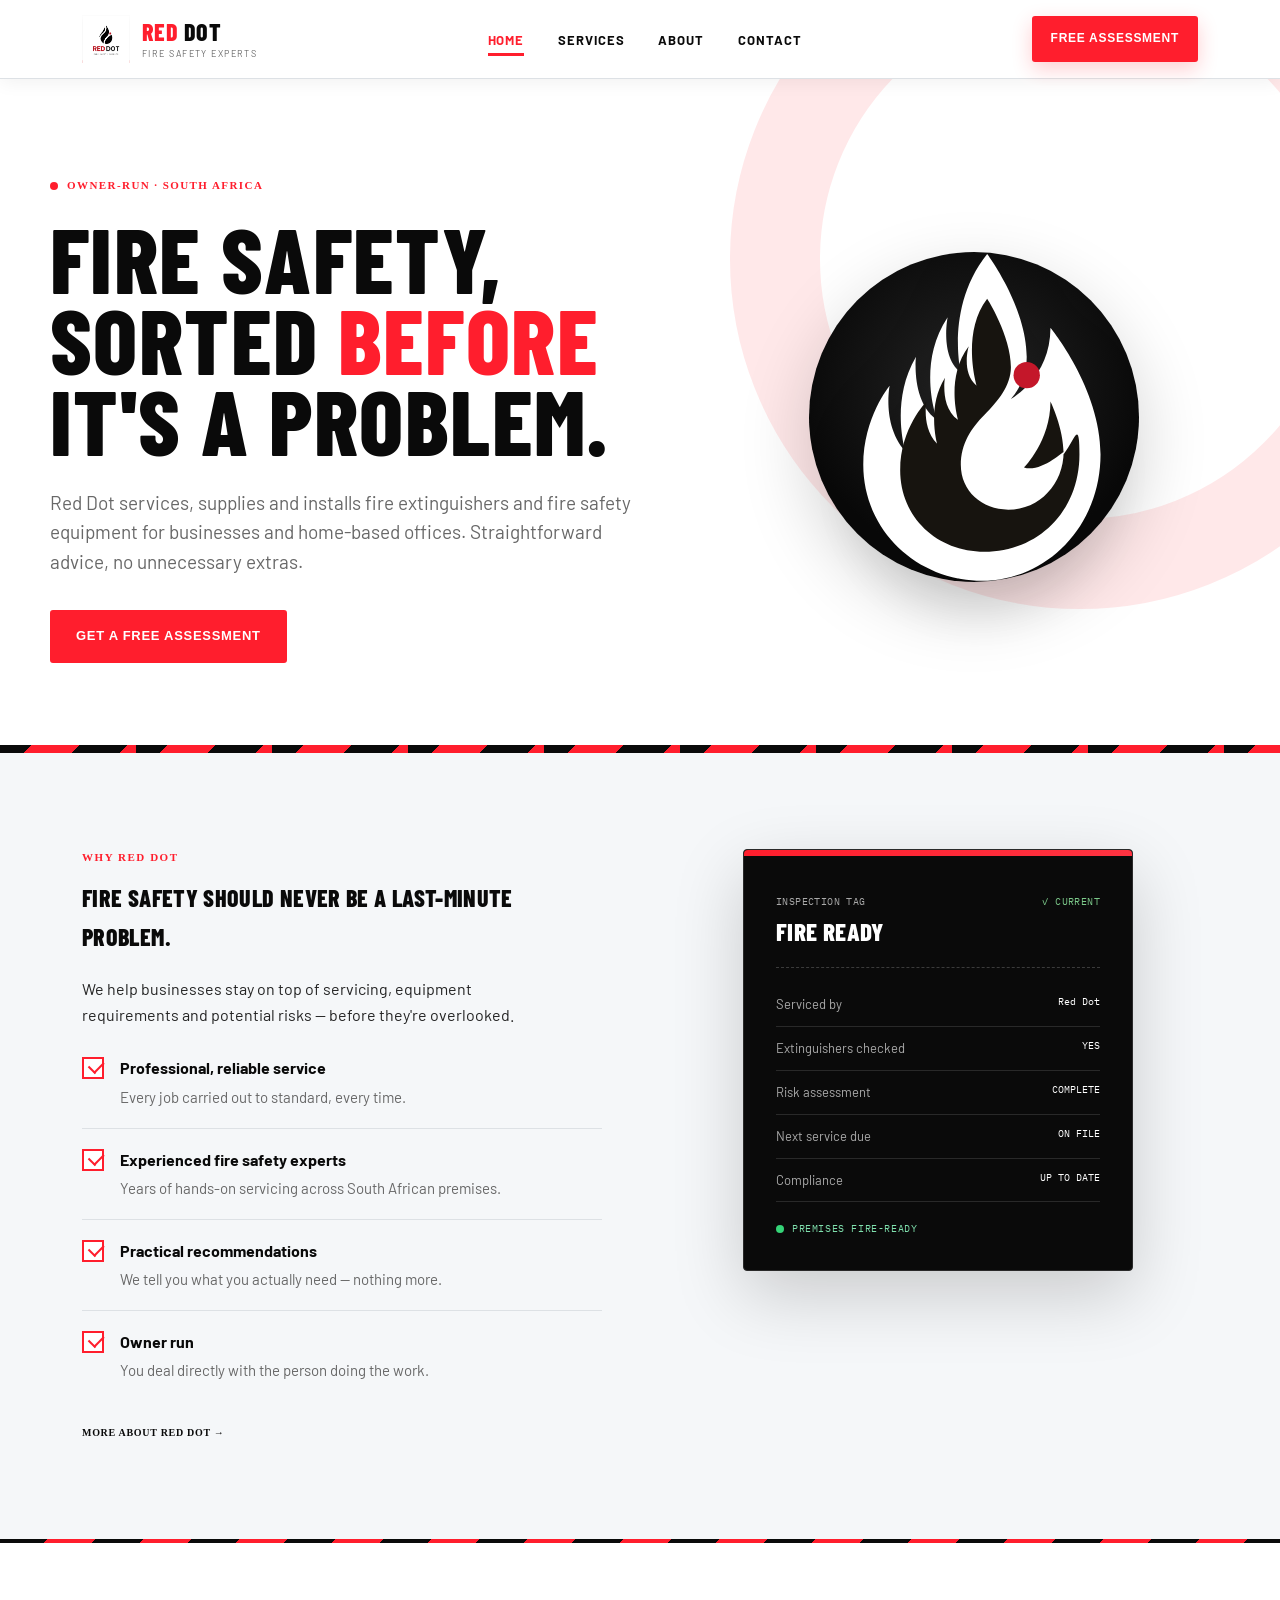
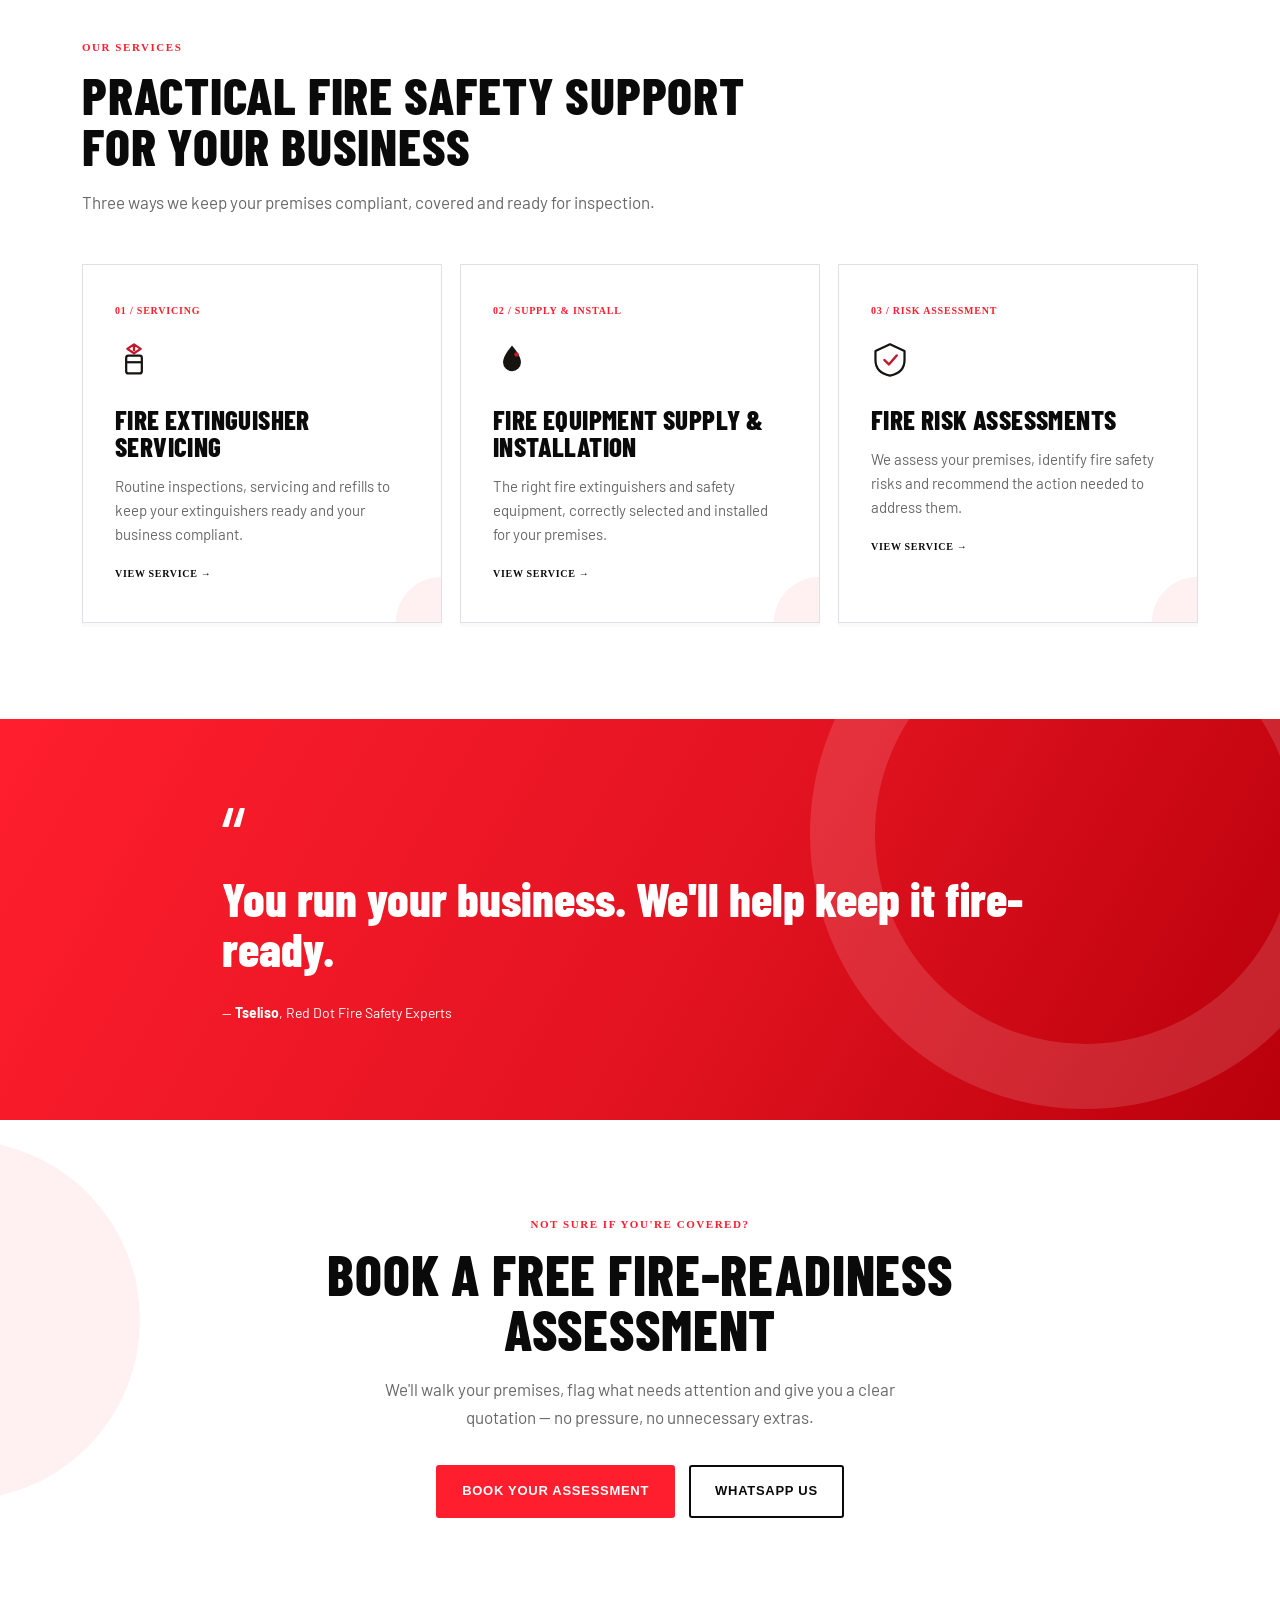
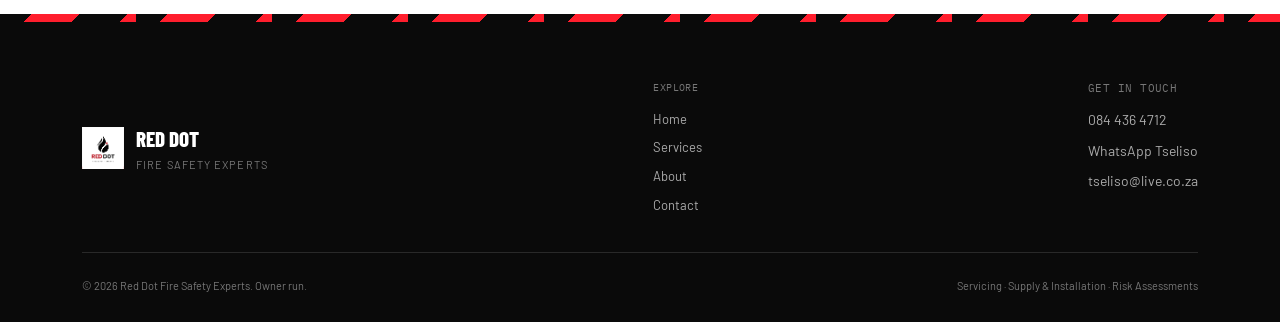
==== commit 02056949: "Refresh page asset cache" ====
--- a/index.html
+++ b/index.html
@@ -8,7 +8,7 @@
 <link rel="preconnect" href="https://fonts.googleapis.com">
 <link rel="preconnect" href="https://fonts.gstatic.com" crossorigin>
 <link href="https://fonts.googleapis.com/css2?family=Barlow+Condensed:wght@600;700;800&family=Barlow:wght@400;500;600&family=IBM+Plex+Mono:wght@500;600&display=swap" rel="stylesheet">
-<link rel="stylesheet" href="assets/style.css">
+<link rel="stylesheet" href="assets/style.css?v=20260930-2">
 </head>
 <body>
 <header>
@@ -194,6 +194,6 @@
   </div>
 </footer>
 
-<script src="assets/site.js"></script>
+<script src="assets/site.js?v=20260930-2"></script>
 </body>
 </html>
--- a/assets/style.css
+++ b/assets/style.css
@@ -348,3 +348,142 @@
 
 /* Inline legacy colours are overridden so every page follows the new system */
 [style*="#F1ECE0"],[style*="#C9C2B4"],[style*="#B9B1A0"],[style*="#6F6858"]{color:inherit !important;}
+
+
+/* ============================================================
+   RED DOT LIVE VISUAL SYSTEM
+   Brighter signal red + motion + depth while staying static.
+   ============================================================ */
+:root{
+  --red:#FF1E2D;
+  --red-dark:#B9000B;
+  --hot-red:#FF3341;
+  --soft-red:#FFF0F2;
+  --off-white:#F5F7F9;
+  --line:#DDE1E5;
+}
+
+/* Make the brand red unmistakable */
+.brand-name .lockup .red,
+nav a.active,
+.kicker,
+.eyebrow,
+.svc-num,
+.svc-card:hover .svc-more,
+.svc-more:hover,
+.stat .num{color:var(--red);}
+.btn-primary,.nav-cta{background:var(--red);border-color:var(--red);}
+.btn-primary:hover,.nav-cta:hover{background:var(--black);border-color:var(--black);}
+
+/* Energetic signal strip */
+.hazard{
+  background:repeating-linear-gradient(
+    -45deg,
+    var(--red) 0 18px,
+    var(--red) 18px 34px,
+    var(--black) 34px 52px,
+    var(--black) 52px 68px
+  );
+  background-size:136px 136px;
+  animation:hazardShift 5s linear infinite;
+}
+.hazard.thin{background-size:96px 96px;}
+@keyframes hazardShift{to{background-position:136px 0;}}
+
+/* Header gets a little more presence */
+header{box-shadow:0 3px 18px rgba(0,0,0,.06);}
+.nav-cta{box-shadow:0 7px 20px rgba(255,30,45,.22);}
+.nav-cta:hover{box-shadow:none;}
+
+/* Hero motion */
+.hero::before{
+  border-color:rgba(255,30,45,.10);
+  animation:orbitGlow 9s ease-in-out infinite;
+}
+@keyframes orbitGlow{
+  0%,100%{transform:scale(1) rotate(0deg);}
+  50%{transform:scale(1.06) rotate(8deg);}
+}
+.hero-inner > div:first-child{animation:heroIn .75s ease both;}
+.flame-stage{animation:heroVisualIn .9s .12s ease both;}
+.flame-stage svg{
+  animation:flameFloat 4.5s ease-in-out infinite;
+  transform-origin:50% 55%;
+}
+.flame-stage::before{
+  background:radial-gradient(circle at 50% 42%,#262626 0%,#090909 68%);
+  box-shadow:0 25px 70px rgba(0,0,0,.18);
+}
+@keyframes heroIn{from{opacity:0;transform:translateX(-24px)}to{opacity:1;transform:none}}
+@keyframes heroVisualIn{from{opacity:0;transform:translateX(24px) scale(.96)}to{opacity:1;transform:none}}
+@keyframes flameFloat{0%,100%{transform:translateY(0) rotate(-1deg)}50%{transform:translateY(-12px) rotate(1deg)}}
+
+/* Red Dot's inspection card feels active */
+.tag-card{border:1px solid #2a2a2a;box-shadow:0 24px 70px rgba(0,0,0,.18);}
+.tag-card::before{height:6px;background:linear-gradient(90deg,var(--red),var(--hot-red),var(--red));background-size:200% 100%;animation:redFlow 2.8s linear infinite;}
+@keyframes redFlow{to{background-position:200% 0}}
+.tag-status .pip{background:#35d477;box-shadow:0 0 0 0 rgba(53,212,119,.5);animation:statusPulse 1.8s infinite;}
+@keyframes statusPulse{70%{box-shadow:0 0 0 9px rgba(53,212,119,0)}100%{box-shadow:0 0 0 0 rgba(53,212,119,0)}}
+
+/* Cards feel clickable, not static */
+.svc-card{
+  overflow:hidden;
+  box-shadow:0 4px 0 rgba(0,0,0,.02);
+}
+.svc-card::after{
+  content:"";
+  position:absolute;
+  width:90px;height:90px;
+  right:-45px;bottom:-45px;
+  border-radius:50%;
+  background:var(--soft-red);
+  transition:transform .35s ease,background .35s ease;
+}
+.svc-card:hover::after{transform:scale(2.8);background:rgba(255,30,45,.07);}
+.svc-card:hover h3{color:var(--red);transition:color .2s ease;}
+.svc-icon{transition:transform .25s ease;}
+.svc-card:hover .svc-icon{transform:translateY(-4px) scale(1.06);}
+
+/* Page banners get a moving red signal */
+.page-banner::before{
+  content:"";
+  position:absolute;
+  left:-160px;top:0;
+  width:520px;height:100%;
+  background:linear-gradient(90deg,transparent,rgba(255,30,45,.13),transparent);
+  transform:skewX(-18deg);
+  animation:bannerScan 7s ease-in-out infinite;
+}
+@keyframes bannerScan{0%,35%{left:-600px}65%,100%{left:110%}}
+
+/* Quote band becomes a brand statement */
+.quote-band{background:linear-gradient(120deg,var(--red) 0%,#E31321 55%,var(--red-dark) 100%);}
+.quote-band::after{border-color:rgba(255,255,255,.13);animation:quoteRing 8s ease-in-out infinite;}
+@keyframes quoteRing{50%{transform:scale(1.12) rotate(12deg)}}
+
+/* CTA has a subtle red energy wash */
+.cta{position:relative;overflow:hidden;}
+.cta::before{
+  content:"";position:absolute;width:360px;height:360px;
+  left:-220px;top:20px;border-radius:50%;
+  background:rgba(255,30,45,.06);
+}
+.cta-inner{position:relative;z-index:1;}
+
+/* Reveal cards with a tiny stagger */
+.svc-grid .svc-card:nth-child(1){transition-delay:.04s}
+.svc-grid .svc-card:nth-child(2){transition-delay:.10s}
+.svc-grid .svc-card:nth-child(3){transition-delay:.16s}
+
+/* Accessible motion fallback */
+@media(prefers-reduced-motion:reduce){
+  .hazard,.hero::before,.flame-stage svg,.tag-card::before,.tag-status .pip,.page-banner::before,.quote-band::after{animation:none;}
+  .hero-inner > div:first-child,.flame-stage{animation:none;}
+}
+
+/* Mobile keeps the same energy without excess movement */
+@media(max-width:640px){
+  .hero h1{font-size:clamp(48px,16vw,72px);}
+  .hero-inner{padding-top:58px;}
+  .hazard{height:7px;}
+}
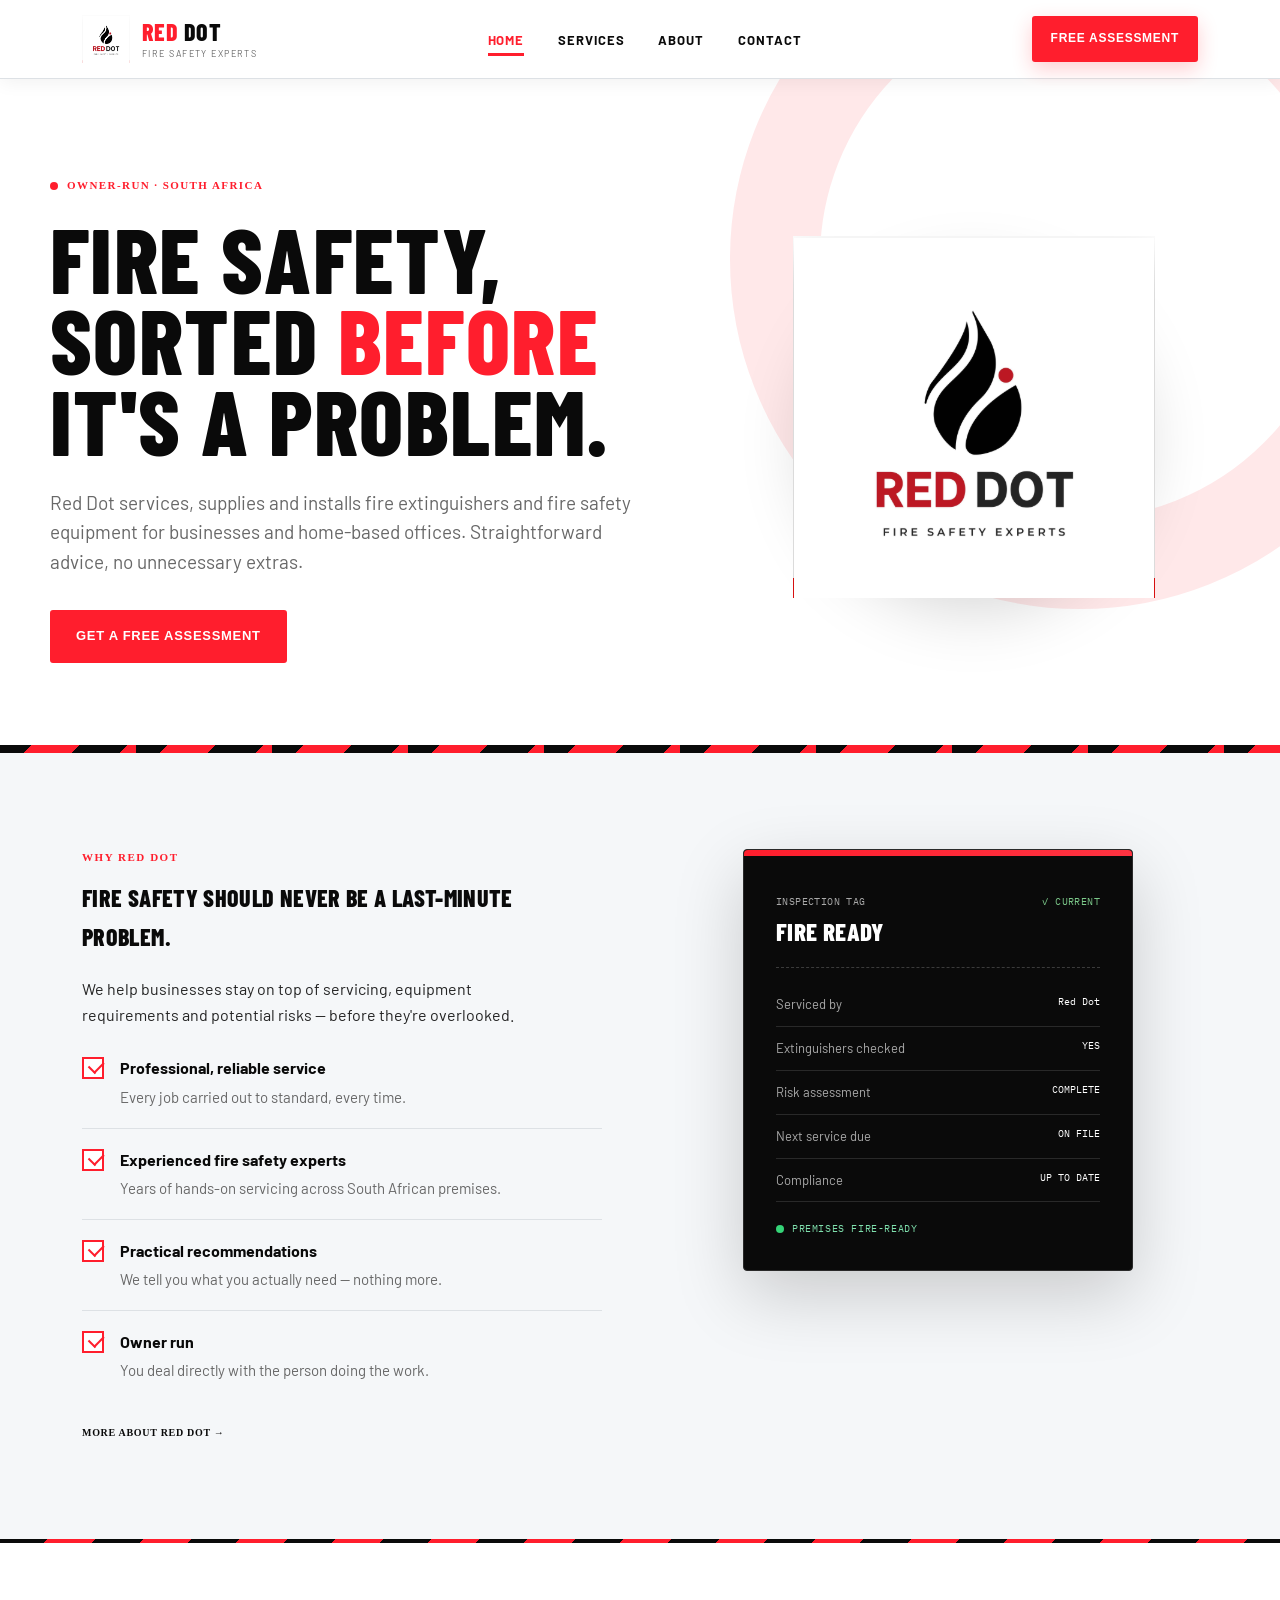
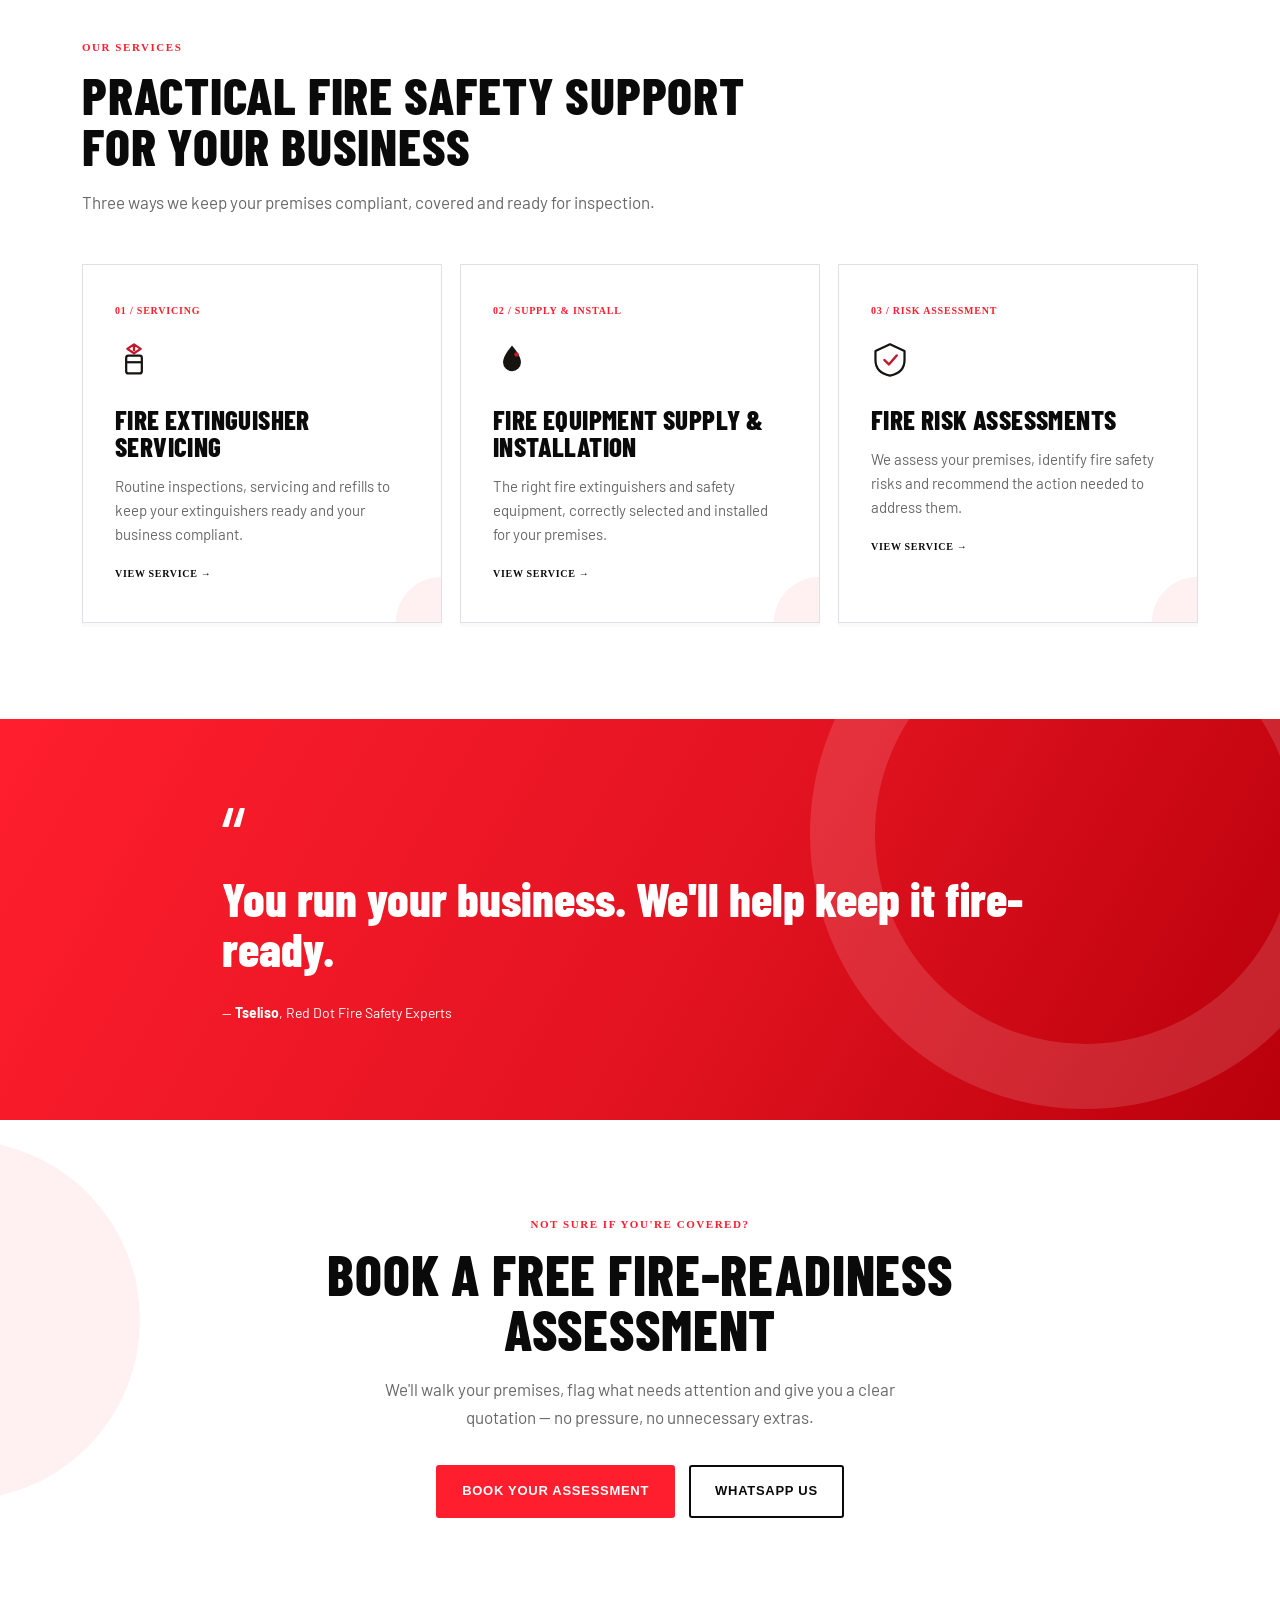
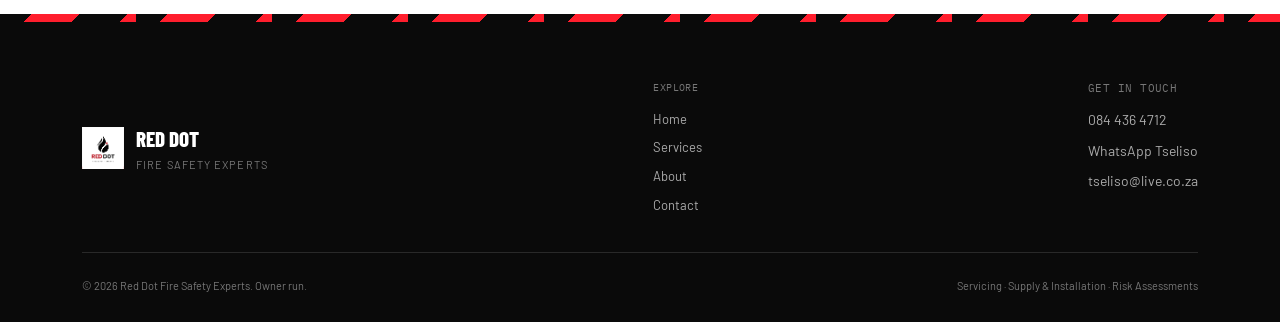
==== commit 4f7b2395: "Use Red Dot logo in animated hero" ====
--- a/index.html
+++ b/index.html
@@ -59,11 +59,9 @@
       </div>
     </div>
     <div class="flame-stage">
-      <svg viewBox="0 0 220 260" fill="none" xmlns="http://www.w3.org/2000/svg">
-        <path d="M120 6C120 6 150 46 150 84C150 104 138 116 138 116C138 116 168 100 168 62C168 62 206 108 206 158C206 213 165 254 116 254C67 254 26 216 26 166C26 130 46 106 46 106C46 106 40 136 58 156C58 156 46 118 66 84C66 84 62 118 82 132C82 132 66 90 90 54C90 54 84 84 100 96C100 96 88 46 120 6Z" fill="#FFFFFF"/>
-        <path d="M120 40C120 40 138 68 138 92C138 106 128 118 118 128C108 138 100 150 100 166C100 186 116 200 136 200C160 200 178 180 178 156C178 156 160 172 148 168C148 168 168 148 168 118C168 118 178 138 178 158C186 148 190 130 190 158C190 202 158 232 118 232C82 232 54 206 54 170C54 138 74 118 74 118C74 118 70 138 82 150C82 150 74 122 88 100C88 100 84 122 98 132C98 132 88 100 106 76C106 76 100 96 112 106C112 106 100 66 120 40Z" fill="#17140F"/>
-        <circle cx="150" cy="98" r="10" fill="#C4172A"/>
-      </svg>
+      <div class="logo-orbit orbit-one"></div>
+      <div class="logo-orbit orbit-two"></div>
+      <img class="hero-logo" src="assets/logo.png" alt="Red Dot Fire Safety Experts">
     </div>
   </div>
   <div class="hazard"></div>
